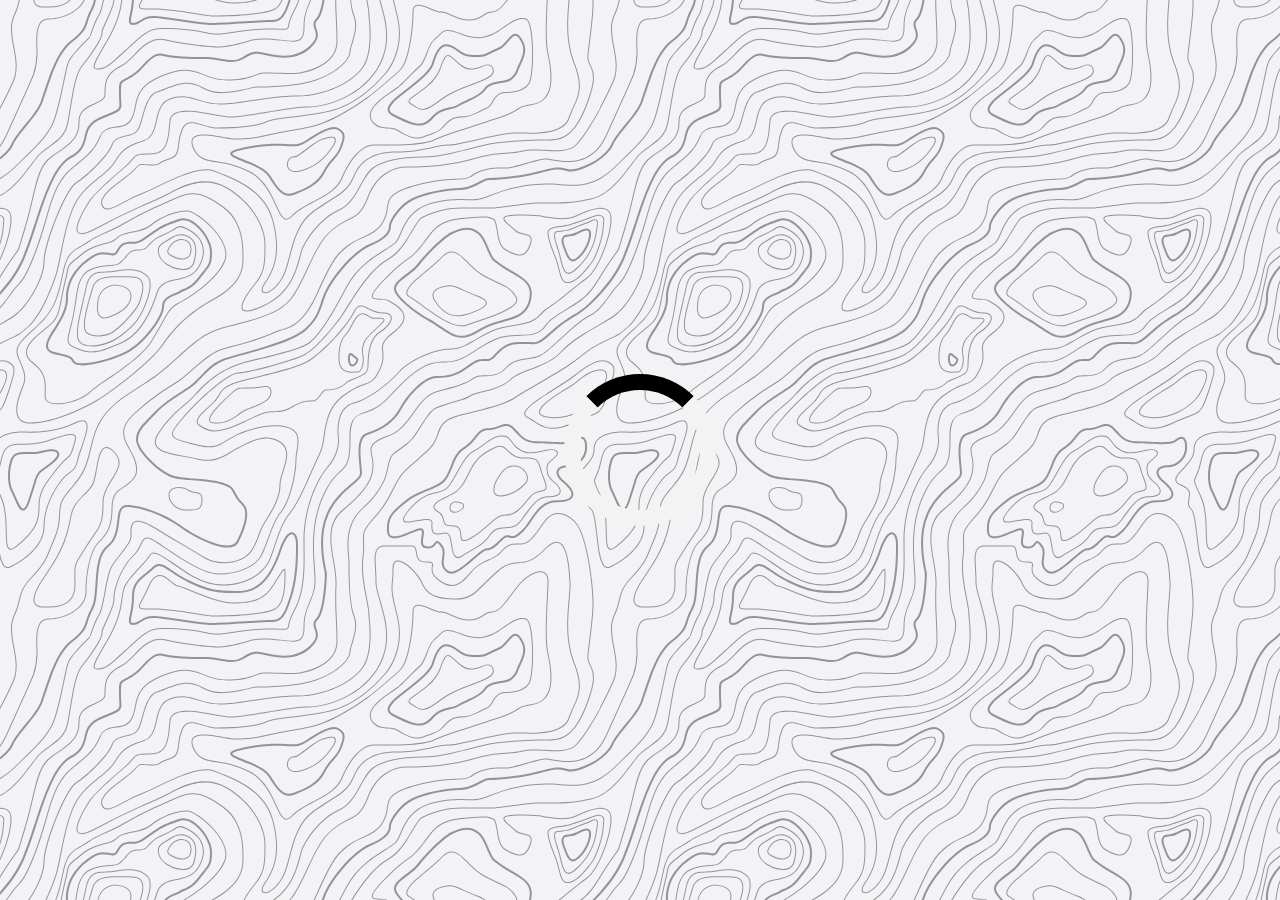
==== random-quote-generator/index.html @ 9c86403c "first commit" ====
<!DOCTYPE html>
<html lang="en">
  <head>
    <title>Quote Generator</title>
    <meta charset="UTF-8" />
    <meta name="viewport" content="width=device-width, initial-scale=1" />
    <link
      rel="stylesheet"
      href="https://cdnjs.cloudflare.com/ajax/libs/font-awesome/6.1.1/css/all.min.css"
      integrity="sha512-KfkfwYDsLkIlwQp6LFnl8zNdLGxu9YAA1QvwINks4PhcElQSvqcyVLLD9aMhXd13uQjoXtEKNosOWaZqXgel0g=="
      crossorigin="anonymous"
      referrerpolicy="no-referrer"
    />
    <link href="style.css" rel="stylesheet" />
  </head>

  <body>
    <div class="quote-container" id="quote-container">
      <!--Quote element-->
      <div class="quote-text">
        <!-- <i class="fas fa-quote-left"></i> -->
        &#8220;<span id="quote">I like to eat pizza it is delicious</span>&#8221;
      </div>

      <!--Author-->
      <div class="quote-author">&#8211;
        <span id="author"> Jacob</span>
      </div>

      <!--Buttons-->
      <div class="button-container">
        <button
          class="twitter-button hover-underline-animation"
          id="twitter"
          title="Tweet this!"
        >
          <i class="fab fa-twitter"></i>
        </button>
        <!-- <button class="hover-underline-animation" id="new-quote" title="Get a new quote!">New Quote</button> -->
        <button
          class="refresh-button hover-underline-animation"
          id="refresh"
          title="Get a new quote!"
        >
          <i class="fa-solid fa-arrow-rotate-right"></i>
        </button>
      </div>
    </div>

    <!-- Loader -->
    <div class="loader"></div>

    <!-- script  -->
    <script src="script.js"></script>
  </body>
</html>
---- random-quote-generator/style.css ----
@import url('https://fonts.googleapis.com/css2?family=Work+Sans&display=swap');

html {
  box-sizing: border-box;
}

body {
  margin: 0;
  min-height: 100vh;
  padding: 0;
  background-color: #f3f2f5;
  background-image: url("data:image/svg+xml,%3Csvg xmlns='http://www.w3.org/2000/svg' width='600' height='600' viewBox='0 0 600 600'%3E%3Cpath fill='%23050505' fill-opacity='0.4' d='M600 325.1v-1.17c-6.5 3.83-13.06 7.64-14.68 8.64-10.6 6.56-18.57 12.56-24.68 19.09-5.58 5.95-12.44 10.06-22.42 14.15-1.45.6-2.96 1.2-4.83 1.9l-4.75 1.82c-9.78 3.75-14.8 6.27-18.98 10.1-4.23 3.88-9.65 6.6-16.77 8.84-1.95.6-3.99 1.17-6.47 1.8l-6.14 1.53c-5.29 1.35-8.3 2.37-10.54 3.78-3.08 1.92-6.63 3.26-12.74 5.03a384.1 384.1 0 0 1-4.82 1.36c-2.04.58-3.6 1.04-5.17 1.52a110.03 110.03 0 0 0-11.2 4.05c-2.7 1.15-5.5 3.93-8.78 8.4a157.68 157.68 0 0 0-6.15 9.2c-5.75 9.07-7.58 11.74-10.24 14.51a50.97 50.97 0 0 1-4.6 4.22c-2.33 1.9-10.39 7.54-11.81 8.74a14.68 14.68 0 0 0-3.67 4.15c-1.24 2.3-1.9 4.57-2.78 8.87-2.17 10.61-3.52 14.81-8.2 22.1-4.07 6.33-6.8 9.88-9.83 12.99-.47.48-.95.96-1.5 1.48l-3.75 3.56c-1.67 1.6-3.18 3.12-4.86 4.9a42.44 42.44 0 0 0-9.89 16.94c-2.5 8.13-2.72 15.47-1.76 27.22.47 5.82.51 6.36.51 8.18 0 10.51.12 17.53.63 25.78.24 4.05.56 7.8.97 11.22h.9c-1.13-9.58-1.5-21.83-1.5-37 0-1.86-.04-2.4-.52-8.26-.94-11.63-.72-18.87 1.73-26.85a41.44 41.44 0 0 1 9.65-16.55c1.67-1.76 3.18-3.27 4.83-4.85.63-.6 3.13-2.96 3.75-3.57a71.6 71.6 0 0 0 1.52-1.5c3.09-3.16 5.86-6.76 9.96-13.15 4.77-7.42 6.15-11.71 8.34-22.44.86-4.21 1.5-6.4 2.68-8.6.68-1.25 1.79-2.48 3.43-3.86 1.38-1.15 9.43-6.8 11.8-8.72 1.71-1.4 3.26-2.81 4.7-4.3 2.72-2.85 4.56-5.54 10.36-14.67a156.9 156.9 0 0 1 6.1-9.15c3.2-4.33 5.9-7.01 8.37-8.07 3.5-1.5 7.06-2.77 11.1-4.02a233.84 233.84 0 0 1 7.6-2.2l2.38-.67c6.19-1.79 9.81-3.16 12.98-5.15 2.14-1.33 5.08-2.33 10.27-3.65l6.14-1.53c2.5-.63 4.55-1.2 6.52-1.82 7.24-2.27 12.79-5.06 17.15-9.05 4.05-3.72 9-6.2 18.66-9.9l4.75-1.82c1.87-.72 3.39-1.31 4.85-1.91 10.1-4.15 17.07-8.32 22.76-14.4 6.05-6.45 13.95-12.4 24.49-18.92 1.56-.96 7.82-4.6 14.15-8.33v-64.58c-4 8.15-8.52 14.85-12.7 17.9-2.51 1.82-5.38 4.02-9.04 6.92a1063.87 1063.87 0 0 0-6.23 4.98l-1.27 1.02a2309.25 2309.25 0 0 1-4.87 3.9c-7.55 6-12.9 10.05-17.61 13.19-3.1 2.06-3.86 2.78-8.06 7.13-5.84 6.07-11.72 8.62-29.15 10.95-11.3 1.5-20.04 4.91-30.75 11.07-1.65.94-7.27 4.27-6.97 4.1-2.7 1.58-4.69 2.69-6.64 3.66-5.63 2.8-10.47 4.17-15.71 4.17-17.13 0-41.44 11.51-51.63 22.83-12.05 13.4-31.42 27.7-45.25 31.16-7.4 1.85-11.85 7.05-14.04 14.69-1.26 4.4-1.58 8.28-1.58 13.82 0 .82.01.98.24 3.63.45 5.18.35 8.72-.77 13.26-1.53 6.2-4.89 12.6-10.59 19.43-13.87 16.65-22.88 46.58-22.88 71.68 0 2.39.02 4.26.06 8.75.12 10.8.1 15.8-.22 21.95-.56 11.18-2.09 20.73-5 29.3h-1.05c2.94-8.56 4.49-18.12 5.05-29.35.31-6.13.34-11.1.22-21.9-.04-4.48-.06-6.36-.06-8.75 0-25.32 9.07-55.47 23.12-72.32 5.6-6.72 8.88-12.99 10.38-19.03 1.09-4.4 1.18-7.85.74-12.93-.23-2.7-.24-2.86-.24-3.72 0-5.62.32-9.57 1.62-14.1 2.28-7.95 6.97-13.44 14.76-15.39 13.6-3.4 32.82-17.59 44.75-30.84C409 360.14 433.58 348.5 451 348.5c5.07 0 9.77-1.33 15.26-4.07 1.93-.96 3.9-2.05 6.58-3.62-.3.18 5.33-3.16 6.98-4.11 10.82-6.21 19.66-9.67 31.11-11.2 17.23-2.3 22.9-4.75 28.57-10.64 4.25-4.41 5.04-5.16 8.22-7.28 4.68-3.11 10.01-7.14 17.55-13.14a1113.33 1113.33 0 0 0 4.86-3.89l1.28-1.02a4668.54 4668.54 0 0 1 6.23-4.98c3.67-2.9 6.55-5.12 9.07-6.95 4.37-3.19 9.16-10.56 13.29-19.4v66.9zm0-116.23c-.62.01-1.27.06-1.95.13-6.13.63-13.83 3.45-21.83 7.45-3.64 1.82-8.46 2.67-14.17 2.71-4.7.04-9.72-.47-14.73-1.33-1.7-.3-3.26-.61-4.67-.93a31.55 31.55 0 0 0-3.55-.57 273.4 273.4 0 0 0-16.66-.88c-10.42-.16-17.2.74-17.97 2.73-.38.97.6 2.55 3.03 4.87 1.01.97 2.22 2.03 4.04 3.55a1746.07 1746.07 0 0 0 4.79 4.02c1.39 1.2 3.1 1.92 5.5 2.5.7.16.86.2 2.64.54 3.53.7 5.03 1.25 6.15 2.63 1.41 1.76 1.4 4.54-.15 8.88-2.44 6.83-5.72 10.05-10.19 10.33-3.63.23-7.6-1.29-14.52-5.06-4.53-2.47-6.82-7.3-8.32-15.26-.17-.87-.32-1.78-.5-2.86l-.43-2.76c-1.05-6.58-1.9-9.2-3.73-10.11-.81-.4-1.59-.74-2.36-1-2.27-.77-4.6-1.02-8.1-.92-2.29.07-14.7 1-13.77.93-20.55 1.37-28.8 5.05-37.09 14.99a133.07 133.07 0 0 0-4.25 5.44l-2.3 3.09-2.51 3.32c-4.1 5.36-7.06 8.48-10.39 11.12-.65.52-1.33 1.04-2.13 1.62l-4.11 2.94a106.8 106.8 0 0 0-5.16 3.99c-4.55 3.74-9.74 8.6-16.25 15.38-8.25 8.58-11.78 13.54-11.7 15.95.07 1.65 1.64 2.11 6.79 2.38 1.61.09 2.15.12 2.98.2 2.95.24 5.09.73 6.81 1.68 7.48 4.15 11.63 7.26 13.95 11.58 3.3 6.15.8 12.88-8.89 20.26-8.28 6.3-11.1 10.37-11.31 14.96-.06 1.17 0 1.93.26 4.43.69 6.47.25 10.65-2.8 17.42a44.23 44.23 0 0 1-4.16 7.53c-2.82 3.97-5.47 5.74-10.6 7.69-.43.16-3.34 1.23-4.27 1.59-1.8.68-3.38 1.36-5.01 2.14-4.18 2-8.4 4.6-13.1 8.24-8.44 6.51-13.23 14.56-15.98 25.06-1.1 4.2-1.55 6.81-2.8 15.21-1.26 8.6-2.17 12.64-4.08 16.55-2.1 4.28-11.93 26.59-12.97 28.88a382.7 382.7 0 0 1-6.37 13.41c-4.07 8.11-7.61 14.07-10.73 17.81-5.38 6.46-8.98 14.37-13.77 28.42a810.14 810.14 0 0 0-1.89 5.6c-1.8 5.35-2.96 8.6-4.26 11.85-6.13 15.32-25.43 26.31-46.46 26.31-11.2 0-20.58-2.74-31.02-8.55-5.6-3.13-4.55-2.42-22.26-14.54-14.33-9.8-17.7-10.73-20.47-6.9-.37.5-1.81 2.74-1.83 2.77a52.24 52.24 0 0 1-4.94 5.9c-.73.79-5.52 5.87-6.97 7.45-2.38 2.6-4.3 4.81-5.98 6.93a45.6 45.6 0 0 0-5.08 7.66c-1.29 2.57-1.9 5.25-2.66 10.6a997.6 997.6 0 0 1-.46 3.18h-1l.47-3.32c.77-5.45 1.4-8.2 2.75-10.9a46.54 46.54 0 0 1 5.2-7.84c1.7-2.14 3.63-4.38 6.03-6.98 1.45-1.59 6.24-6.68 6.96-7.46a51.58 51.58 0 0 0 4.84-5.78s1.47-2.26 1.86-2.8c3.25-4.5 7.08-3.44 21.84 6.67 17.67 12.08 16.62 11.38 22.19 14.48 10.3 5.73 19.5 8.43 30.53 8.43 20.65 0 39.57-10.77 45.54-25.69a219.7 219.7 0 0 0 4.24-11.8 6752.32 6752.32 0 0 0 1.88-5.6c4.83-14.16 8.47-22.14 13.96-28.73 3.05-3.66 6.56-9.57 10.6-17.61 1.97-3.93 4.04-8.31 6.35-13.38 1.03-2.28 10.88-24.61 12.98-28.91 1.85-3.79 2.75-7.76 4-16.25 1.24-8.44 1.7-11.07 2.81-15.32 2.8-10.7 7.71-18.94 16.33-25.6a73.18 73.18 0 0 1 13.29-8.35c1.66-.8 3.27-1.48 5.08-2.18.94-.36 3.86-1.43 4.28-1.59 4.95-1.88 7.44-3.55 10.14-7.33 1.35-1.9 2.68-4.3 4.06-7.37 2.97-6.58 3.39-10.59 2.72-16.9a27.13 27.13 0 0 1-.27-4.58c.22-4.94 3.21-9.24 11.7-15.7 9.33-7.11 11.66-13.34 8.62-19-2.2-4.09-6.25-7.12-13.55-11.17-1.57-.88-3.6-1.33-6.42-1.57-.8-.07-1.34-.1-2.95-.19-5.77-.3-7.63-.85-7.72-3.34-.1-2.81 3.5-7.87 11.97-16.69 6.53-6.8 11.75-11.69 16.33-15.45 1.79-1.47 3.42-2.72 5.2-4.03l4.12-2.94c.79-.58 1.46-1.08 2.1-1.59 3.26-2.6 6.16-5.65 10.21-10.94a383.2 383.2 0 0 0 2.5-3.32l2.31-3.09c1.8-2.39 3.04-4 4.29-5.48 8.47-10.17 16.98-13.96 37.27-15.3-.44.02 12-.9 14.32-.98 3.62-.1 6.05.16 8.46.98.8.27 1.62.62 2.47 1.04 2.27 1.14 3.17 3.87 4.27 10.85l.44 2.76c.17 1.07.33 1.97.5 2.83 1.44 7.69 3.62 12.29 7.8 14.57 6.76 3.68 10.6 5.15 13.99 4.94 4-.25 6.99-3.17 9.3-9.67 1.45-4.04 1.46-6.49.32-7.92-.9-1.12-2.28-1.62-5.57-2.27a55.8 55.8 0 0 1-2.67-.55c-2.54-.6-4.39-1.4-5.93-2.71a252.63 252.63 0 0 0-4.78-4.01 84.35 84.35 0 0 1-4.08-3.6c-2.73-2.6-3.86-4.43-3.28-5.95 1.02-2.64 7.82-3.54 18.93-3.37a230.56 230.56 0 0 1 16.73.88c2.76.39 3.2.49 3.68.6 1.4.3 2.95.62 4.62.91a82.9 82.9 0 0 0 14.56 1.32c5.56-.04 10.24-.86 13.73-2.6 8.1-4.05 15.89-6.9 22.17-7.56.7-.07 1.4-.11 2.05-.13v1zm0-100.94v1.5c-8.62 16.05-17.27 29.55-23.65 35.92-3.19 3.2-7.62 4.9-13.54 5.56-4.45.48-8.28.4-19.18-.2-9.91-.55-15.32-.44-20.52.78a84.05 84.05 0 0 1-15 2.11l-2.25.14c-12.49.75-19.37 1.78-32.72 5.74-4.5 1.33-9.27 2.49-14.3 3.48a246.27 246.27 0 0 1-32.6 3.97c-7.56.45-13.21.57-20.24.57-5.4 0-11.9 1.61-18 5.18-8.3 4.87-15.06 12.87-19.53 24.5a68.57 68.57 0 0 1-4.56 9.8c-3.6 6.2-6.92 8.99-13.38 12.18l-4.03 1.96a64.48 64.48 0 0 0-15.16 10.25c-8.2 7.33-13.72 16.63-22.54 35.6l-2.08 4.49c-7.3 15.7-11.5 23.3-17.35 29.87-7.7 8.66-20.25 14.42-40.31 20.08-4.37 1.23-19.04 5.08-19.24 5.13-6.92 1.87-11.68 3.34-15.63 4.92-10.55 4.22-18.71 10.52-36.38 26.52l-1.7 1.54c-8.58 7.76-13.41 11.9-18.81 15.88-3.95 2.9-8 5.67-12.97 8.91-2.06 1.34-10.3 6.6-12.33 7.94-11.52 7.5-18.53 13.04-24.62 20.08a62.01 62.01 0 0 0-6.44 8.85c-4.13 6.91-6.27 13.15-9.2 25.11l-1.54 6.26c-.6 2.45-1.15 4.54-1.72 6.58-2.97 10.7-6.9 17.36-14.78 26.91L69.6 491a148.51 148.51 0 0 0-4.19 5.3 23.9 23.9 0 0 0-3.44 6.28c-1.16 3.23-1.52 5.9-1.87 11.94-.58 10.05-1.42 15.04-4.63 22.67-1.57 3.72-5.66 14.02-6.41 15.8a73.46 73.46 0 0 1-3.57 7.4c-2.88 5.14-6.71 10.12-13.12 16.95-5.96 6.36-8.87 10.9-10.61 16a56.88 56.88 0 0 0-1.38 4.82l-.46 1.84h-1.03l.52-2.08c.52-2.09.92-3.49 1.4-4.9 1.8-5.25 4.78-9.9 10.84-16.36 6.35-6.78 10.13-11.7 12.97-16.77a72.5 72.5 0 0 0 3.52-7.29c.75-1.76 4.84-12.06 6.4-15.8 3.17-7.5 3.99-12.4 4.56-22.33.35-6.14.72-8.88 1.93-12.23a24.9 24.9 0 0 1 3.58-6.54c1.27-1.7 2.6-3.37 4.22-5.34l4.11-4.95c7.8-9.46 11.66-16 14.59-26.54.56-2.04 1.1-4.12 1.71-6.56l1.53-6.26c2.96-12.04 5.13-18.36 9.32-25.39 1.84-3.08 4-6.05 6.54-8.99 6.17-7.12 13.24-12.7 24.83-20.26 2.05-1.33 10.28-6.6 12.33-7.94 4.96-3.22 9-5.98 12.92-8.87 5.37-3.95 10.19-8.08 18.74-15.82l1.7-1.54c17.76-16.09 25.98-22.43 36.67-26.7 4-1.6 8.8-3.09 15.75-4.96.21-.06 14.87-3.9 19.22-5.13 19.9-5.61 32.32-11.31 39.85-19.78 5.76-6.48 9.93-14.02 17.18-29.64l2.09-4.5c8.87-19.07 14.44-28.46 22.77-35.9a65.48 65.48 0 0 1 15.38-10.4l4.04-1.97c6.3-3.1 9.47-5.77 12.96-11.77a67.6 67.6 0 0 0 4.48-9.67c4.56-11.84 11.47-20.02 19.97-25 6.25-3.66 12.93-5.32 18.5-5.32 7.01 0 12.65-.12 20.17-.57a245.3 245.3 0 0 0 32.47-3.96c5-.98 9.75-2.13 14.22-3.45 13.43-3.98 20.38-5.02 32.94-5.78l2.24-.14c5.76-.37 9.8-.9 14.85-2.09 5.31-1.25 10.79-1.35 22.6-.7 9.04.5 12.84.58 17.21.1 5.71-.62 9.94-2.26 12.95-5.26 6.44-6.45 15.3-20.37 24.35-36.72zm0 450.21c-1.28-4.6-2.2-10.55-3.33-20.25l-.24-2.04-.23-2.03c-1.82-15.7-3.07-21.98-5.55-24.47-2.46-2.46-3.04-5.03-2.52-8.64.1-.6.18-1.1.39-2.15.69-3.54.77-5.04.08-6.84-.91-2.38-3.31-4.41-7.79-6.26-5.08-2.09-6.52-4.84-4.89-8.44.66-1.45 1.79-3.02 3.52-5.01 1.04-1.2 5.48-5.96 5.08-5.53 6.15-6.7 8.98-11.34 8.98-16.48a15.2 15.2 0 0 1 6.5-12.89v1.26a14.17 14.17 0 0 0-5.5 11.63c0 5.47-2.93 10.29-9.24 17.16.38-.42-4.04 4.33-5.07 5.5-1.67 1.93-2.75 3.43-3.36 4.77-1.37 3.04-.23 5.22 4.36 7.1 4.71 1.95 7.32 4.16 8.34 6.83.78 2.04.7 3.67-.03 7.4-.2 1.03-.3 1.51-.38 2.09-.48 3.33.03 5.59 2.23 7.8 2.74 2.74 3.98 8.96 5.84 25.06l.24 2.03.23 2.04c.82 7.01 1.53 12.06 2.34 16.03v4.33zm0-62.16c-1.4-3.13-4.43-9.9-4.95-11.17-1.02-2.53-1.25-3.8-.91-5.18.2-.84 2.05-4.68 2.32-5.33a70.79 70.79 0 0 0 3.54-11.2v3.99a62.82 62.82 0 0 1-2.62 7.6c-.31.75-2.09 4.46-2.27 5.18-.28 1.12-.08 2.22.87 4.57.41 1.02 2.5 5.7 4.02 9.09v2.45zm0-85.09c-1.65 1.66-3.66 2.9-6.4 4.13-.25.1-13.97 5.47-20.4 8.43-9.35 4.32-16.7 5.9-23.03 5.25-5.08-.53-9.02-2.25-14.77-5.92l-3.2-2.07a77.4 77.4 0 0 0-5.44-3.27c-4.05-2.18-3.25-5.8 1.47-10.47 3.71-3.68 9.6-7.93 18.73-13.8l4.46-2.82c17.95-11.33 18.22-11.5 22.27-14.74 11.25-9 19.69-14.02 26.31-15.1v1.02c-6.37 1.1-14.62 6-25.69 14.86-4.1 3.28-4.34 3.44-22.36 14.8a652.4 652.4 0 0 0-4.45 2.83c-9.07 5.83-14.92 10.05-18.57 13.66-4.31 4.28-4.95 7.13-1.7 8.88 1.7.91 3.29 1.88 5.5 3.3l3.2 2.08c5.64 3.59 9.45 5.25 14.34 5.76 6.13.64 13.32-.9 22.52-5.15 6.46-2.98 20.18-8.35 20.4-8.44 3.04-1.37 5.1-2.71 6.81-4.69v1.47zm0-41.37v1c-6.56.26-12.11 3.13-19.71 9.08l-4.63 3.68a51.87 51.87 0 0 1-4.4 3.14c-.82.52-5.51 3.33-6.22 3.76-3.31 2-6.15 3.8-8.87 5.6a112.61 112.61 0 0 0-8.16 5.92c-4.61 3.72-7.4 6.9-7.97 9.35-.63 2.67 1.48 4.53 7.05 5.46 10.7 1.78 20.92-.05 30.45-4.65a61.96 61.96 0 0 0 17.1-12.2 41.8 41.8 0 0 0 5.36-7.42v1.92a38.94 38.94 0 0 1-4.64 6.19 62.95 62.95 0 0 1-17.39 12.41c-9.7 4.68-20.13 6.55-31.05 4.73-6.06-1-8.65-3.29-7.85-6.67.64-2.74 3.53-6.05 8.31-9.9 2.35-1.9 5.1-3.88 8.24-5.97 2.73-1.82 5.58-3.61 8.9-5.62.72-.44 5.4-3.24 6.22-3.75 1.26-.8 2.6-1.76 4.3-3.09.8-.62 3.9-3.1 4.63-3.67 7.77-6.1 13.49-9.04 20.33-9.3zm0-154.6v1c-1.75-.24-4.3.23-7.82 1.55-10.01 3.75-13.8 5.07-19.15 6.76-1.78.56-2.63.83-3.87 1.24-1.48.5-3.16.76-6.74 1.16a1550.34 1550.34 0 0 0-2.64.3c-7.8.94-11.28 2.47-11.28 6.07 0 4.45 2.89 13.18 7.96 25.81a57.34 57.34 0 0 1 2.33 7.6 258.32 258.32 0 0 1 .84 3.46c1.86 7.62 3.17 10.71 5.56 11.67 2.21.88 4.7.6 7.47-.72 3.48-1.69 7.22-4.94 11.2-9.47 1.52-1.7 2.97-3.49 4.59-5.57l3.16-4.1c2.59-3.23 6.07-12.21 8.39-20.23v3.45c-2.29 7.2-5.27 14.5-7.61 17.41-.44.55-2.67 3.46-3.15 4.09-1.63 2.1-3.1 3.9-4.62 5.62-4.08 4.61-7.9 7.94-11.53 9.7-2.99 1.44-5.77 1.75-8.28.74-2.84-1.13-4.2-4.34-6.15-12.35a2097.48 2097.48 0 0 1-.84-3.46c-.8-3.2-1.47-5.45-2.28-7.46-5.14-12.8-8.04-21.55-8.04-26.19 0-4.37 3.84-6.06 12.16-7.07a160.9 160.9 0 0 1 2.65-.3c3.5-.39 5.15-.64 6.53-1.1 1.26-.42 2.1-.7 3.88-1.26 5.34-1.68 9.11-3 19.1-6.74 3.53-1.32 6.22-1.84 8.18-1.61zM0 292c10.13-11.31 18.13-23.2 23.07-35.39 3.3-8.14 6.09-16.12 10.81-30.55l1.59-4.84c6.53-19.94 10.11-29.82 14.77-39.56 6.07-12.72 12.55-21.18 20.27-25.54 6.66-3.76 10.2-7.86 12.22-13.15a46.6 46.6 0 0 0 1.86-6.58c1.23-5.2 2.05-7.59 3.93-10.36 2.45-3.62 6.27-6.53 12.1-8.96 15.78-6.58 16.73-7.04 18.05-9.01.65-.98.83-2.15.74-4.51-.03-.73-.23-3.82-.24-4A93.8 93.8 0 0 1 119 94c0-10.04.18-11.37 2.37-13.15.52-.42 1.13-.8 2.07-1.3.27-.14 2.18-1.12 2.84-1.48a68.4 68.4 0 0 0 9.12-5.87c2.06-1.54 2.64-2.14 8.01-7.93 3.78-4.09 6.21-6.36 8.96-8.12 3.64-2.33 7.2-3.12 10.9-2.11 4.4 1.2 10.81 2 18.78 2.46 6.9.4 12.9.5 21.95.5 4.87 0 8.97.47 15.4 1.57 7.77 1.33 9.3 1.54 12.38 1.54 4.05 0 7.43-.88 10.68-2.95 5.06-3.22 8.11-4.67 11.2-5.2 3.62-.64 4.77-.46 16.55 2.06 17.26 3.7 30.85 1.36 41.06-9.7 5.1-5.53 5.48-8.9 3.48-14.8-.83-2.42-1.03-3.1-1.17-4.3-.29-2.52.5-4.71 2.71-6.93 2.65-2.65 4.72-9.17 6.22-18.29h2.03c-1.56 9.71-3.77 16.65-6.83 19.7-1.79 1.8-2.36 3.39-2.14 5.28.11 1 .3 1.63 1.07 3.9 2.22 6.53 1.76 10.66-3.9 16.8-10.77 11.66-25.07 14.13-42.95 10.3-11.42-2.45-12.55-2.62-15.78-2.06-2.77.48-5.62 1.84-10.47 4.92a20.93 20.93 0 0 1-11.76 3.27c-3.25 0-4.81-.22-12.73-1.57C212.74 59.46 208.73 59 204 59c-9.1 0-15.11-.1-22.07-.5-8.09-.47-14.62-1.29-19.2-2.54-5.62-1.53-10.17 1.38-17.85 9.66-5.5 5.94-6.08 6.53-8.28 8.18a70.38 70.38 0 0 1-9.38 6.03c-.68.37-2.58 1.35-2.84 1.49-.84.44-1.35.76-1.75 1.08C121.16 83.6 121 84.8 121 94c0 1.85.06 3.54.17 5.44 0 .17.2 3.28.24 4.03.1 2.75-.13 4.29-1.08 5.71-1.67 2.5-2.27 2.8-18.95 9.74-5.48 2.29-8.99 4.96-11.2 8.24-1.71 2.51-2.47 4.73-3.64 9.7-.83 3.5-1.21 4.92-1.94 6.83-2.18 5.73-6.05 10.19-13.1 14.18-7.3 4.12-13.55 12.28-19.46 24.66-4.6 9.64-8.17 19.46-14.67 39.32l-1.58 4.84c-4.75 14.47-7.54 22.48-10.86 30.69-5.28 13.01-13.95 25.65-24.93 37.6v-2.97zm0 78v-.5l1-.01c6.32 0 7.47 5.2 4.6 13.36a60.36 60.36 0 0 1-5.6 11.3v-1.92a57.76 57.76 0 0 0 4.65-9.72c2.69-7.6 1.71-12.02-3.65-12.02-.34 0-.67 0-1 .02v-46.59a340.96 340.96 0 0 0 13.71-8.34c13.66-9.46 29.79-37.6 29.79-53.59 0-18.1 21.57-72.64 32.23-79.42 12.71-8.09 32.24-27.96 35.8-37.75 1.93-5.3 5.5-7.27 14.42-9.37 6.15-1.44 8.64-2.42 10.67-4.79 1.5-1.74 2.72-4.79 4.33-10.3.23-.78 1.9-6.68 2.43-8.46 3.62-12.08 7.3-18.49 13.47-20.39 2.5-.76 3.03-.98 9.74-3.7 7.49-3.03 11.97-4.43 17.12-4.92 6.75-.65 13.13.75 19.55 4.67 5.43 3.32 12.19 4.72 20.17 4.56 6.03-.12 12.2-1.07 19.83-2.8 1.82-.4 7.38-1.74 8.26-1.94 2.69-.6 4.34-.89 5.48-.89 4.97 0 8.93-.05 14.2-.27 7.9-.32 15.56-.92 22.75-1.88 8.5-1.14 15.9-2.73 21.88-4.82 18.9-6.62 32.64-18.3 33.67-27.59.29-2.56.4-2.96 2.79-11.11 2.33-7.95 3.21-12.93 2.72-18.23-.2-2.24-.69-4.38-1.48-6.42-1.5-3.92-2.63-9.4-3.43-16.18h.9c.77 6.47 1.89 11.72 3.47 15.82a24.93 24.93 0 0 1 1.54 6.69c.5 5.46-.4 10.54-2.77 18.6-2.36 8.06-2.47 8.47-2.74 10.95-1.09 9.75-15.1 21.68-34.33 28.41-6.06 2.12-13.52 3.72-22.09 4.87-7.22.96-14.92 1.57-22.83 1.89-5.3.21-9.27.27-14.25.27-1.04 0-2.64.27-5.26.87-.87.2-6.43 1.53-8.26 1.94-7.68 1.73-13.92 2.7-20.03 2.82-8.15.17-15.1-1.27-20.71-4.7-6.23-3.81-12.4-5.16-18.93-4.54-5.04.48-9.44 1.86-16.84 4.86-6.75 2.74-7.29 2.95-9.82 3.73-5.73 1.76-9.28 7.96-12.81 19.72-.53 1.77-2.2 7.66-2.43 8.46-1.66 5.65-2.91 8.78-4.53 10.67-2.22 2.58-4.84 3.62-12.01 5.3-7.8 1.83-11.13 3.66-12.9 8.54-3.65 10.04-23.32 30.06-36.2 38.25C65.94 190 44.5 244.2 44.5 262c0 16.34-16.3 44.78-30.22 54.41-2.14 1.48-8.24 5.12-14.28 8.68v-1.16 46.09zm0-173.7v-1.11c7.42-3.82 14.55-10.23 21.84-18.98 3.8-4.56 14.21-18.78 15.79-20.55 1.8-2.04 4.06-3.96 7.42-6.45 1.08-.8 4.92-3.57 5.49-3.99 9.36-6.85 14-11.96 15.98-19.36.8-2.98 1.54-6.78 2.46-12.3.23-1.44 2-12.46 2.56-15.79 2.87-16.77 5.73-26.79 10.07-32.1C92.46 52.43 101.5 38.13 101.5 33c0-2.54.34-3.35 6.05-15.71.68-1.49 1.25-2.74 1.77-3.93 2.5-5.75 3.9-10.04 4.14-13.36h1c-.23 3.48-1.66 7.87-4.23 13.76-.52 1.2-1.09 2.45-1.78 3.95-5.54 12.01-5.95 12.99-5.95 15.29 0 5.47-9.09 19.84-20.11 33.31-4.2 5.12-7.03 15.06-9.86 31.64-.57 3.33-2.33 14.33-2.57 15.78-.92 5.56-1.67 9.38-2.48 12.4-2.05 7.68-6.82 12.93-16.35 19.91l-5.49 3.98c-3.3 2.45-5.51 4.34-7.27 6.31-1.53 1.73-11.94 15.93-15.76 20.53-7.52 9.02-14.88 15.6-22.61 19.46zm0 361.83v-4.33c.48 2.36 1 4.35 1.6 6.15 2 6.03 4.6 8.26 8.19 6.59C28.76 557.69 43.5 542.4 43.5 527c0-16.2 6.37-31.99 17.1-46.3 1.88-2.5 3.66-4.4 5.53-6 .73-.62 1.45-1.18 2.3-1.8l2-1.43c3.68-2.68 5.32-5.28 7.08-12.59.75-3.07 1.38-5.02 4.2-13.26l.63-1.88c3.24-9.58 4.56-14.97 4.17-18.65-.48-4.43-3.8-5.23-11.3-1.64a81.12 81.12 0 0 1-9.15 3.7c-13.89 4.67-26.96 5.8-42.66 5.42l-1.95-.05-1.45-.02a39.8 39.8 0 0 0-15.05 2.96A21.81 21.81 0 0 0 0 438.37v-1.26a23.55 23.55 0 0 1 4.55-2.57 40.77 40.77 0 0 1 16.92-3.02l1.95.05c15.6.38 28.57-.75 42.32-5.37a80.12 80.12 0 0 0 9.04-3.65c8.04-3.84 12.16-2.85 12.72 2.43.42 3.89-.92 9.34-4.21 19.08l-.64 1.88c-2.8 8.2-3.43 10.15-4.16 13.18-1.82 7.52-3.59 10.34-7.47 13.16l-2 1.43c-.84.6-1.54 1.15-2.25 1.75a35.45 35.45 0 0 0-5.37 5.84c-10.61 14.15-16.9 29.74-16.9 45.7 0 15.88-15 31.45-34.29 40.45-4.3 2.01-7.39-.66-9.56-7.18-.23-.68-.44-1.39-.65-2.13zm0-62.16v-2.45l1.46 3.27c2.1 4.8 3.46 10.33 4.26 16.77.66 5.3.84 9.3 1.04 18.5.2 9.32.5 12.75 1.63 15.05 1.28 2.6 3.67 2.35 8.29-1.5 17.14-14.3 21.82-22.9 21.82-38.62 0-7.17 1.1-12.39 3.7-17.68 2.27-4.67 3.65-6.62 13.4-19.62a69.8 69.8 0 0 1 7.6-8.79 44.76 44.76 0 0 1 3.54-3.06c.38-.3.64-.52.89-.74a10.47 10.47 0 0 0 2.63-3.32 35.78 35.78 0 0 0 2.26-5.94l.37-1.2.36-1.15c.29-.91.48-1.55.66-2.16.45-1.53.74-2.68.91-3.66.38-2.2.12-3.49-.85-4.15-2.35-1.61-9.28-.24-23.8 4.94-9.54 3.4-16.12 4.17-27.85 4.26-7.71.06-10.43.4-13.25 2.12-3.48 2.12-5.84 6.4-7.58 14.26-.5 2.2-.99 4.19-1.49 5.98v-3.98l.51-2.22c1.8-8.1 4.28-12.6 8.04-14.9 3.04-1.85 5.86-2.2 13.77-2.26 11.61-.09 18.1-.84 27.51-4.2 14.93-5.32 21.95-6.71 24.7-4.83 1.38.94 1.71 2.6 1.28 5.15a33.69 33.69 0 0 1-.94 3.78l-.66 2.17-.36 1.15-.37 1.2a36.64 36.64 0 0 1-2.33 6.1c-.8 1.53-1.61 2.52-2.86 3.61l-.92.77-1.02.83c-.9.74-1.65 1.4-2.47 2.18a68.84 68.84 0 0 0-7.48 8.66c-9.7 12.93-11.07 14.87-13.31 19.46-2.52 5.15-3.59 10.22-3.59 17.24 0 16.04-4.82 24.91-22.18 39.38-5.04 4.2-8.18 4.55-9.83 1.18-1.22-2.5-1.52-5.94-1.73-15.47-.2-9.16-.38-13.15-1.03-18.4-.79-6.34-2.12-11.8-4.19-16.49L0 495.98zM379.27 0h1.04l1.5 5.26c3.28 11.56 4.89 19.33 5.26 27.8.49 11.01-1.52 21.26-6.63 31.17-7.8 15.13-20.47 26.5-36.22 34.1-12.38 5.96-26.12 9.17-36.22 9.17-6.84 0-17.24 1.38-37.27 4.62l-2.27.37c-24.5 3.99-31.65 5-37.46 5-3.49 0-4.08-.08-19.54-2.8-3.56-.64-6.32-1.1-9-1.5-20.23-2.96-31-1.2-31.96 7.86-.1.85-.18 1.72-.29 2.81l-.27 2.73c-1.1 10.9-2.02 15.73-4.31 19.96-2.9 5.34-7.77 7.95-15.63 7.95-10.2 0-12.92.6-15.5 3.17.52-.51-5.03 5.85-8.16 8.7-2.75 2.5-14.32 12.55-15.77 13.83a341.27 341.27 0 0 0-6.54 5.92c-6.97 6.49-11.81 11.76-14.6 16.15-5.92 9.3-10.48 18.04-11.69 24.08-1.66 8.3 3.67 9.54 19.02 1.21a626.23 626.23 0 0 1 44.54-21.9c3.5-1.56 14.04-6.2 15.68-6.95 5.05-2.25 8.3-3.8 10.78-5.15l1.95-1.07 2.18-1.18c1.76-.94 3.38-1.76 5-2.55 18.1-8.72 34.48-10.46 50.33-1.2 22.89 13.34 38.28 37.02 38.28 56.44 0 19.12-.73 25.13-5.18 33.2a45.32 45.32 0 0 1-4.94 7.12c-6.47 7.77-11.81 16.2-12.76 21.27-1.2 6.34 4.69 7.03 20.17-.05 13.31-6.08 22.4-14.95 28.5-26.32a80.51 80.51 0 0 0 6.1-15.13c.9-2.98 3.17-11.65 3.41-12.48a29.02 29.02 0 0 1 1.75-4.83c7.47-14.93 21.09-30.5 36.25-37.24 7.61-3.38 13-9.65 19.4-20.79.84-1.48 4.26-7.64 5.14-9.17 3.52-6.1 6.22-9.7 9.37-11.98 10.15-7.4 28.7-11.1 50.29-11.1 7.52 0 16.54-1.24 27.51-3.58a420.1 420.1 0 0 0 14.96-3.52c-1.3.33 15.54-3.98 19.42-4.89 14.15-3.33 41.07-5.01 64.11-5.01 17.36 0 27.82-9.23 38.53-38.67 6.62-18.21 6.62-26.37 2.69-34.35l-1.18-2.37A13.36 13.36 0 0 1 587.5 58c0-4.03 0-4.01 2.5-24.56.46-3.73.8-6.74 1.12-9.64.9-8.45 1.38-15.2 1.38-20.8 0-.94-.02-1.94-.04-3h1c.03 1.06.04 2.06.04 3 0 5.65-.48 12.43-1.39 20.9-.3 2.91-.66 5.93-1.11 9.66-2.5 20.45-2.5 20.47-2.5 24.44 0 1.97.45 3.57 1.45 5.68.24.51 1.16 2.35 1.17 2.36 4.06 8.24 4.06 16.68-2.65 35.13-10.84 29.8-21.63 39.33-39.47 39.33-22.96 0-49.83 1.68-63.89 4.99-3.86.9-20.69 5.2-19.4 4.88a421.05 421.05 0 0 1-14.99 3.53c-11.04 2.35-20.11 3.6-27.72 3.6-21.4 0-39.76 3.67-49.7 10.9-3 2.19-5.64 5.7-9.1 11.68-.87 1.52-4.29 7.68-5.14 9.17-6.49 11.3-12 17.71-19.86 21.2-14.9 6.63-28.38 22.03-35.75 36.77a28.17 28.17 0 0 0-1.69 4.67c-.23.8-2.5 9.49-3.4 12.5a81.48 81.48 0 0 1-6.19 15.3c-6.2 11.56-15.44 20.58-28.96 26.76-16.1 7.36-23 6.55-21.58-1.04 1-5.29 6.4-13.83 12.99-21.73a44.33 44.33 0 0 0 4.82-6.96c4.35-7.88 5.06-13.77 5.06-32.72 0-19.04-15.19-42.4-37.72-55.55-15.57-9.08-31.62-7.38-49.45 1.21a132.9 132.9 0 0 0-7.14 3.71l-1.95 1.07a158.83 158.83 0 0 1-10.85 5.19c-1.65.74-12.18 5.38-15.69 6.95a625.25 625.25 0 0 0-44.46 21.86c-15.95 8.66-22.37 7.16-20.48-2.29 1.24-6.2 5.83-15.02 11.82-24.42 2.85-4.48 7.74-9.8 14.77-16.34 1.98-1.85 4.12-3.79 6.56-5.94 1.46-1.29 13.02-11.33 15.75-13.82 3.09-2.8 8.6-9.14 8.14-8.67 2.82-2.82 5.75-3.46 16.2-3.46 7.5 0 12.04-2.43 14.75-7.42 2.2-4.07 3.11-8.84 4.2-19.59l.26-2.73.3-2.81c.56-5.42 4.47-8.5 11.23-9.6 5.44-.88 12.51-.51 21.86.86 2.7.4 5.47.86 9.04 1.49 15.33 2.7 15.96 2.8 19.36 2.8 5.73 0 12.9-1.03 37.3-5l2.27-.36c20.1-3.26 30.52-4.64 37.43-4.64 9.95 0 23.54-3.18 35.78-9.08 15.57-7.5 28.09-18.73 35.78-33.65 5.02-9.75 7-19.82 6.51-30.67-.37-8.37-1.96-16.08-5.23-27.57L379.27 0zm13.68 0h1.02c.78 3.9 1.92 8.7 3.51 14.88 3.63 14.05 3.06 27.03-.75 38.77a61 61 0 0 1-11.35 20.68 138.36 138.36 0 0 1-19.32 18.77c-11.32 9.02-23.36 15.49-35.95 18.39a258.63 258.63 0 0 1-22.57 4.07c-3.17.44-6.36.85-10.3 1.32l-9.39 1.12c-11.53 1.41-17.45 2.55-21.64 4.46-9.28 4.21-28.35 6.04-49.21 6.04-1.37 0-2.8-.12-4.3-.35-2.62-.41-5-1.03-9.14-2.29-7.34-2.21-9.63-2.75-12.63-2.56-3.9.23-6.63 2.29-8.47 6.89-1.86 4.66-2.42 7.53-3.34 14.98-1.1 8.98-2.87 12.12-9.97 14.3a40.12 40.12 0 0 0-6.8 2.66c-.63.33-1.16.64-1.76 1.02l-1.34.86c-1.9 1.14-3.86 1.49-9.25 1.49-3.2 0-8.83-.55-9.51-.39-1.22.28-.75-.14-7.14 6.24-1.5 1.5-3.49 3.18-6.32 5.37-1.52 1.18-7.16 5.43-7.94 6.03-4.96 3.78-8.33 6.6-11.06 9.38-4.88 4.98-6.85 9.15-5.56 12.7 1.34 3.67 4.07 4.42 8.9 2.82a55.72 55.72 0 0 0 7.77-3.48c1.5-.77 7.78-4.13 9.37-4.96a116.8 116.8 0 0 1 12.31-5.68 162.2 162.2 0 0 0 11.04-4.84c2.04-.97 10.74-5.16 13-6.22 4.41-2.1 8.1-3.78 11.65-5.29 17.14-7.3 29.32-9.9 37.67-6.65l5.43 2.1c2.3.88 4.17 1.62 6.02 2.38a150.9 150.9 0 0 1 13.07 6c18.34 9.63 30.35 22.13 34.79 39.87 6.96 27.85 3.6 45.53-8.08 62.4-3.97 5.75-3.52 9.2.06 8.97 4.14-.28 10.21-4.95 15.11-12.52 3.1-4.8 5.1-10.45 8.05-21.53l1.69-6.35c.66-2.47 1.24-4.52 1.83-6.5 4.93-16.56 11-27.28 21.56-34.76 7.15-5.06 23.73-15.5 25.48-16.75 6.74-4.81 10.53-9.44 14.34-18 7.74-17.44 21.09-24.34 44.47-24.34 9.36 0 17.91-1.13 29.53-3.49a624.86 624.86 0 0 0 6.2-1.28c2.4-.5 4.07-.84 5.66-1.13 4.03-.74 7.04-1.1 9.61-1.1 4.44 0 9.39-1 31.39-5.99l2.95-.66c16.34-3.67 25.64-5.35 31.66-5.35 1.54 0 2.4.01 6.4.1 7.8.15 12.27.13 17.33-.2 16.41-1.06 26.73-5.36 29.8-14.56a87.1 87.1 0 0 1 3.55-8.83c-.15.31 2.29-4.96 2.9-6.38 5.38-12.3 5.57-21.92-1.44-39.44a86.4 86.4 0 0 1-5.26-20.72c-1.61-11.98-1.38-23.14.1-40.35l.2-2.12h1l-.2 2.2c-1.48 17.15-1.7 28.24-.11 40.14a85.4 85.4 0 0 0 5.2 20.47c7.1 17.78 6.91 27.67 1.43 40.22-.62 1.43-3.06 6.72-2.91 6.4a86.17 86.17 0 0 0-3.52 8.73c-3.23 9.72-13.9 14.15-30.68 15.24-5.1.33-9.58.35-17.42.2-3.98-.09-4.84-.1-6.37-.1-5.91 0-15.18 1.67-31.44 5.32l-2.95.67c-22.16 5.02-27.05 6.01-31.61 6.01-2.5 0-5.45.36-9.43 1.09-1.58.29-3.25.62-5.64 1.11a4894.21 4894.21 0 0 0-6.2 1.29c-11.68 2.37-20.3 3.51-29.73 3.51-23.02 0-36 6.71-43.53 23.66-3.9 8.8-7.82 13.58-14.7 18.5-1.78 1.27-18.36 11.7-25.48 16.75-10.34 7.32-16.3 17.87-21.19 34.23-.58 1.96-1.15 4-1.82 6.47l-1.69 6.35c-2.98 11.18-5 16.9-8.17 21.81-5.05 7.81-11.37 12.68-15.89 12.98-4.7.31-5.3-4.23-.94-10.53 11.52-16.64 14.82-34.03 7.92-61.6-4.35-17.42-16.16-29.72-34.27-39.22-4-2.1-8.2-4-12.99-5.97-1.84-.75-3.7-1.49-6-2.38l-5.43-2.08c-8.03-3.12-20.02-.58-36.92 6.63-3.52 1.5-7.21 3.19-11.61 5.27l-13 6.22c-4.71 2.22-8.16 3.75-11.11 4.88a115.87 115.87 0 0 0-12.21 5.63c-1.58.83-7.86 4.18-9.37 4.96a56.55 56.55 0 0 1-7.9 3.54c-5.3 1.75-8.62.85-10.17-3.43-1.46-4.02.66-8.5 5.8-13.74 2.75-2.82 6.16-5.66 11.15-9.48.79-.6 6.43-4.85 7.94-6.02a66.96 66.96 0 0 0 6.23-5.28c6.74-6.74 6.1-6.16 7.61-6.51.87-.2 6.69.36 9.74.36 5.22 0 7.03-.32 8.74-1.35l1.31-.84c.62-.4 1.18-.72 1.84-1.07a41.07 41.07 0 0 1 6.96-2.72c6.64-2.04 8.22-4.84 9.28-13.47.93-7.53 1.5-10.47 3.4-15.24 1.99-4.95 5.04-7.26 9.34-7.51 3.17-.2 5.5.35 12.97 2.6a63.54 63.54 0 0 0 9.02 2.26c1.45.22 2.83.34 4.14.34 20.71 0 39.7-1.82 48.8-5.96 4.32-1.96 10.29-3.1 21.93-4.53l9.4-1.12c3.92-.48 7.11-.88 10.27-1.32 8.16-1.14 15.4-2.43 22.49-4.06 12.42-2.86 24.33-9.26 35.55-18.2a137.4 137.4 0 0 0 19.18-18.64 60.02 60.02 0 0 0 11.15-20.32c3.76-11.57 4.32-24.36.75-38.23A284.86 284.86 0 0 1 392.95 0zM506.7 0h1.26c-.5.66-.9 1.18-1.17 1.51-3.95 4.96-6.9 7.92-9.82 9.57A10.02 10.02 0 0 1 492 12.5c-2.38 0-4.24.67-6.71 2.21l-2.65 1.71c-4.38 2.8-8.01 4.08-13.64 4.08-5.6 0-9.99-1.26-16.08-4.05a202.63 202.63 0 0 1-2.3-1.06l-2.18-.98c-1.6-.7-2.92-1.17-4.17-1.48a13.42 13.42 0 0 0-3.27-.43c-2.3 0-4.3-.68-11-3.37l-1.56-.62c-5-1.97-8.1-2.82-10.52-2.66-2.93.2-4.42 2.03-4.42 6.15 0 20.76-5.21 50.42-12.15 57.35-7.58 7.59-26.55 23.7-34.06 29.06-13.16 9.4-31.17 20.2-44.11 25.06a106.87 106.87 0 0 1-13.32 4.03c-3.28.78-6.6 1.43-11.25 2.24-.53.1-8.8 1.5-11.5 1.99-4.86.87-9.3 1.74-14 2.76-20.62 4.48-25.07 5.01-38.11 5.01-2.49 0-2.9-.07-14.05-2-2.42-.42-4.31-.73-6.15-1-8.11-1.19-13.83-1.36-17.64-.2-4.54 1.4-5.93 4.65-3.7 10.52 2.02 5.28 4.84 8.61 8.84 10.74 3.26 1.74 6.75 2.6 13.82 3.71 9.42 1.48 10.94 1.75 15.5 2.92a78.2 78.2 0 0 1 18.62 7.37c8.3 4.58 14.58 11.5 19.98 20.89 2.73 4.73 9.46 19.33 10.54 21.19 3.4 5.85 6.26 6.63 10.89 2 4.95-4.94 10.35-8.37 21.13-14.06.47-.25 2.06-1.1 2.12-1.12 7.98-4.21 11.92-6.51 15.87-9.54 5.11-3.9 8.66-8.1 10.77-13.11 8.52-20.24 20.75-33.31 32.46-33.31l5.5.03c10.53.08 17.35.02 24.9-.31 13.66-.62 23.78-2.09 29.39-4.67 5.85-2.7 13.42-5.49 24.18-9.02 3.46-1.14 6.29-2.05 12.7-4.1 7.7-2.45 11.08-3.54 15.17-4.9a1059.43 1059.43 0 0 1 11.33-3.72c3.67-1.2 5.96-2 8.03-2.78a59.88 59.88 0 0 0 6.66-2.94c1.87-.98 3.76-2.1 5.86-3.5 3.48-2.33 6.15-3.13 12.04-4.13l1.15-.2c5.71-1.01 9-2.3 12.76-5.63 7.82-6.96 8.58-23.18 3.84-44.52-1.7-7.67-2.1-19.28-1.57-35.47A837.22 837.22 0 0 1 546.76 0h1l-.15 3.06c-.32 6.42-.53 11.02-.68 15.62-.51 16.1-.12 27.65 1.56 35.21 4.82 21.68 4.04 38.2-4.16 45.48-3.91 3.48-7.37 4.84-13.24 5.87l-1.16.2c-5.76.99-8.32 1.75-11.65 3.98a63.73 63.73 0 0 1-5.96 3.56 60.86 60.86 0 0 1-6.77 2.99c-2.09.79-4.39 1.58-8.07 2.79a5398.31 5398.31 0 0 1-11.32 3.71c-4.1 1.37-7.48 2.46-15.18 4.92-6.42 2.04-9.24 2.95-12.7 4.08-10.73 3.53-18.27 6.3-24.07 8.98-5.76 2.66-15.97 4.14-29.77 4.77-7.56.33-14.4.39-24.95.31l-5.49-.03c-11.19 0-23.16 12.79-31.54 32.7-2.19 5.19-5.84 9.52-11.08 13.52-4.02 3.07-7.99 5.39-16.01 9.62l-2.12 1.12c-10.7 5.65-16.04 9.04-20.9 13.9-5.14 5.14-8.75 4.15-12.45-2.22-1.12-1.92-7.85-16.5-10.54-21.2-5.33-9.24-11.48-16.02-19.6-20.5a77.2 77.2 0 0 0-18.4-7.28c-4.5-1.17-6.02-1.43-15.4-2.9-7.17-1.12-10.74-2-14.13-3.81-4.22-2.25-7.2-5.77-9.3-11.27-2.43-6.39-.78-10.26 4.34-11.83 4-1.22 9.82-1.05 18.08.17 1.84.27 3.74.58 6.17 1 11.02 1.9 11.48 1.98 13.88 1.98 12.96 0 17.35-.52 37.9-4.99 4.71-1.02 9.16-1.9 14.03-2.77 2.71-.48 10.98-1.9 11.5-1.98 4.64-.81 7.95-1.46 11.2-2.23 4.55-1.07 8.76-2.34 13.2-4 12.83-4.81 30.79-15.59 43.88-24.94 7.47-5.33 26.4-21.4 33.94-28.94C407.3 61.98 412.5 32.49 412.5 12c0-4.61 1.86-6.9 5.35-7.15 2.63-.18 5.8.7 10.96 2.73l1.56.62c6.53 2.62 8.53 3.3 10.63 3.3 1.14 0 2.3.16 3.5.46 1.32.33 2.68.82 4.34 1.53a90.97 90.97 0 0 1 3.34 1.52l1.15.54c5.98 2.73 10.23 3.95 15.67 3.95 5.41 0 8.87-1.21 13.1-3.92.2-.13 2.1-1.38 2.66-1.72 2.62-1.63 4.64-2.36 7.24-2.36 1.47 0 2.94-.43 4.47-1.3 2.78-1.56 5.67-4.45 9.54-9.31l.7-.89zM324.54 600h-2.03c.49-2.96.91-6.2 1.28-9.66.44-4.1.76-8.25.98-12.21.08-1.39.14-2.65-.35-7.29-.47-1.94-.93-4.14-1.36-6.54-2.01-11.26-2.66-22.9-1.14-33.78a60.76 60.76 0 0 1 5.18-17.95 70.78 70.78 0 0 1 12.6-18.22c3.38-3.6 5.53-5.5 11.83-10.79 4.5-3.78 6.35-5.56 7.52-7.5.64-1.07.95-2.06.95-3.06 0-1.75 0-1.74-.75-9.23-.36-3.7-.57-6.3-.68-8.96-.5-12.1 1.62-19.6 8.11-21.76 15.9-5.3 25.89-12.1 33.45-25.54C409.6 390.65 425.85 376 436 376c12.36 0 20-1.96 29.41-8.8 6.76-4.92 9.5-6.6 12.47-7.46 2.22-.64 3.8-.74 9.12-.74 1.86 0 3.53-.83 5.57-2.62 1.08-.96 5.11-5.12 5.6-5.6 6.04-5.85 11.98-8.78 20.83-8.78 2.45 0 4.54.04 7.32.12 7.51.23 8.87.17 11.27-.7 3.03-1.1 5.53-3.03 14.75-11.17 8-7.06 10.72-8.92 22.87-16.47 1.44-.9 2.59-1.63 3.69-2.37a69.45 69.45 0 0 0 9.46-7.5c4.12-3.88 8.02-7.85 11.64-11.9v2.98a201.58 201.58 0 0 1-10.27 10.38c-3.18 3-6.2 5.35-9.72 7.7-1.12.76-2.28 1.5-3.75 2.4-12.05 7.5-14.71 9.32-22.6 16.28-9.46 8.35-12.01 10.32-15.39 11.55-2.74 1-4.19 1.06-12.01.82-2.76-.08-4.83-.12-7.26-.12-8.27 0-13.75 2.7-19.43 8.22-.44.43-4.52 4.64-5.68 5.66-2.37 2.09-4.46 3.12-6.89 3.12-5.1 0-6.6.1-8.56.66-2.67.78-5.29 2.37-11.85 7.15-9.8 7.13-17.85 9.19-30.59 9.19-9.22 0-24.96 14.2-34.13 30.49-7.84 13.94-18.24 21.02-34.55 26.46-5.31 1.77-7.21 8.51-6.75 19.78.1 2.6.31 5.19.68 8.84.75 7.62.75 7.58.75 9.43 0 1.38-.42 2.73-1.24 4.09-1.33 2.2-3.26 4.07-7.94 8-6.25 5.24-8.36 7.12-11.67 10.63a68.8 68.8 0 0 0-12.25 17.71 58.8 58.8 0 0 0-5 17.36c-1.49 10.66-.85 22.09 1.13 33.15.43 2.37.88 4.53 1.33 6.44.16.66.3 1.25.6 4.06a249.3 249.3 0 0 1-1.17 16.12c-.37 3.37-.78 6.53-1.25 9.44zm-13.4 0h-1.05l.12-.28c3.07-7.16 4.29-11.83 4.29-18.72 0-3.57-.07-4.93-.76-15.65-.77-12.04-1-19.64-.55-28.3.58-11.5 2.4-22.1 5.81-32.16 1.3-3.8 2.8-7.5 4.55-11.1 3.46-7.14 6.83-12.39 10.42-16.6a59.02 59.02 0 0 1 4.35-4.56c.43-.4 3-2.8 3.67-3.45 5.72-5.6 7.51-11.52 7.51-29.18 0-18.84 2.9-23.77 15.82-28.24 1.09-.37 1.92-.67 2.77-.98a51.3 51.3 0 0 0 6.1-2.7c4.95-2.6 9.64-6.22 14.44-11.42 25.5-27.63 37.15-35.16 56.37-35.16 8.28 0 14.54-1.95 22-6.3 1.78-1.03 13.82-8.82 18.16-11.27 2.83-1.59 5.66-3.03 8.63-4.39 7.92-3.6 13.97-4.45 26.6-4.8 7.53-.2 10.7-.49 14.26-1.58 4.55-1.4 8.06-4 10.93-8.43 2.2-3.41 6.85-7.08 14.66-12.06 1.61-1.03 3.27-2.05 5.65-3.5 9.53-5.85 11.56-7.13 14.81-9.57 5.34-4 9.3-8.37 13.68-14.77a204.2 204.2 0 0 0 5.62-8.75v1.9c-1.97 3.17-3.4 5.38-4.8 7.42-4.42 6.48-8.46 10.92-13.9 15-3.29 2.46-5.32 3.75-14.89 9.61a375.06 375.06 0 0 0-5.63 3.5c-7.7 4.9-12.26 8.52-14.36 11.76-3 4.63-6.7 7.39-11.48 8.85-3.68 1.12-6.9 1.42-14.53 1.63-12.5.34-18.44 1.18-26.2 4.7a111.08 111.08 0 0 0-8.56 4.35c-4.3 2.43-16.34 10.22-18.15 11.27-7.6 4.43-14.03 6.43-22.5 6.43-18.87 0-30.3 7.4-55.63 34.84-4.88 5.28-9.67 8.97-14.7 11.62-2 1.05-4 1.92-6.23 2.75-.86.32-1.7.62-5.37 1.87-5.08 1.76-7.44 3.25-9.28 6.37-2.23 3.78-3.29 9.94-3.29 20.05 0 17.9-1.87 24.07-7.8 29.89-.69.67-3.27 3.06-3.69 3.46a58.04 58.04 0 0 0-4.28 4.49c-3.53 4.14-6.86 9.32-10.28 16.38a95.19 95.19 0 0 0-4.5 10.99c-3.38 9.97-5.18 20.48-5.76 31.9-.44 8.6-.22 16.17.55 28.17.69 10.76.76 12.12.76 15.72 0 6.35-1.02 10.87-4.35 19zm25.08 0h-1c-.04-4.73.06-9.39.28-15.02.26-6.41-.4-11.79-2.53-24.37l-.31-1.86c-2.12-12.55-2.76-19.35-1.97-26.47 1.03-9.25 4.75-16.68 12-22.67 22.04-18.2 29.81-30.18 29.81-44.61 0-2.6-.3-4.81-.98-8.17-.97-4.79-1.1-5.68-.97-7.57.2-2.56 1.27-4.7 3.56-6.72 2.67-2.35 7.05-4.6 13.72-7.01 9.72-3.5 15.52-9.18 24.3-21.57l1.78-2.5c4.48-6.33 7.1-9.63 10.43-12.78 4.31-4.07 8.98-6.77 14.54-8.17 13.3-3.32 20.37-5.47 25.34-7.64a49.5 49.5 0 0 0 5.28-2.7c1.1-.65 1.75-1.04 4.24-2.6 2.7-1.68 5.22-2.08 11.38-2.28 5.44-.18 7.9-.43 10.97-1.41a21.47 21.47 0 0 0 9.54-6.22c4.87-5.3 10.03-7.61 17.79-8.9 1.07-.18 1.88-.3 3.86-.58 6.9-.97 9.94-1.69 13.48-3.62 4.5-2.45 6.79-4.44 23.46-19.68l3.14-2.85c9.65-8.71 16.12-13.83 21.42-16.48 4.25-2.12 7.6-4.69 11.22-8.6v1.45c-3.42 3.57-6.69 6-10.78 8.05-5.18 2.59-11.61 7.67-21.2 16.32l-3.12 2.85c-16.8 15.35-19.05 17.3-23.66 19.82-3.68 2-6.8 2.75-13.82 3.73-1.97.28-2.78.4-3.84.57-7.56 1.26-12.52 3.48-17.21 8.6a22.47 22.47 0 0 1-9.97 6.5c-3.2 1-5.72 1.27-11.25 1.45-5.98.2-8.39.57-10.89 2.13a144 144 0 0 1-4.25 2.61 50.48 50.48 0 0 1-5.39 2.75c-5.04 2.2-12.15 4.37-25.5 7.7-9.74 2.44-15.26 7.65-24.4 20.56l-1.77 2.5c-8.9 12.54-14.82 18.34-24.78 21.93-6.57 2.36-10.85 4.57-13.4 6.82-2.1 1.86-3.05 3.74-3.22 6.04-.13 1.76 0 2.63.95 7.3.7 3.42 1 5.7 1 8.37 0 14.79-7.93 27-30.18 45.39-7.03 5.8-10.64 13-11.64 22-.78 7-.14 13.73 1.96 26.2l.32 1.85c2.15 12.65 2.8 18.07 2.54 24.58-.22 5.57-.32 10.2-.28 14.98zM95.9 600h-2.04c.68-3.82 1.14-8.8 1.61-15.98.2-3.11.27-4.06.39-5.6 1.3-17.54 4.04-27.14 11.5-33.2 4.65-3.77 7.22-8.92 8.67-16 .51-2.52.7-3.87 1.33-9.17.66-5.5 1.16-8.06 2.24-10.36 1.45-3.09 3.82-4.69 7.39-4.69 14.28 0 38.48 9.12 53.6 20.2 8.66 6.35 21.26 13.32 31.74 17.11 13.03 4.71 21.89 4.41 24.75-1.73 1.7-3.64 1.92-4.11 2.65-5.77 2.93-6.67 4.69-12.2 5.25-17.5.23-2.17.24-4.23.02-6.2-.32-2.75-1.42-4.55-4.08-7.35l-1.32-1.37a30.59 30.59 0 0 1-2.41-2.79 30.37 30.37 0 0 1-2.5-4.07l-1.13-2.14c-1.62-3.1-2.68-4.6-4.12-5.56-5.26-3.5-14.8-5.5-28.55-6.83a272.42 272.42 0 0 0-9.04-.71l-2.18-.17c-9.57-.73-15.12-1.56-19.06-3.2C156.57 471.07 136 450.5 136 440c0-5.34 1.74-9.53 5.47-14.13 1.98-2.44 11.12-11.71 12.79-13.54 4.52-4.97 10.16-9.54 17.68-14.66 2.8-1.9 14.78-9.6 17.49-11.49a50.54 50.54 0 0 0 6.34-5.43c1.53-1.5 6.96-7.13 7.12-7.3 7.18-7.3 12.7-11.56 19.74-14.38 3.36-1.34 8.13-2.79 17.45-5.38a9577.18 9577.18 0 0 1 11.78-3.28 602.6 602.6 0 0 0 12.67-3.7c20.4-6.24 34-12.08 40.79-18.44 8.74-8.2 11.78-13.84 15.73-26.02 2.02-6.22 3.09-9.04 5.07-12.72 9.54-17.71 28.71-39.37 43.5-45.45C383.77 238.25 389 232.34 389 226c0-2.89 2.73-8.4 6.83-13.73 4.76-6.2 10.65-11.36 16.75-14.18 12.5-5.77 33.5-10.09 47.42-10.09 5.32 0 9.83-1.5 16.42-4.89 9.2-4.71 10.1-5.11 13.58-5.11 10.42 0 32.06-2.55 45.76-5.97l3.88-.98 3.47-.89c2.6-.66 4.33-1.08 5.93-1.43 3.9-.86 6.76-1.23 9.58-1.17 2.74.06 5.47.52 8.67 1.48 4.56 1.37 13.71-.9 22.87-5.68a68.07 68.07 0 0 0 9.84-6.2v2.4c-11.09 8.14-25.76 13.66-33.29 11.4a29.72 29.72 0 0 0-8.13-1.4c-2.63-.05-5.36.3-9.11 1.12a238 238 0 0 0-9.33 2.3l-3.9.99C522.38 177.43 500.58 180 490 180c-2.99 0-3.91.4-12.67 4.89-6.85 3.51-11.61 5.11-17.33 5.11-13.65 0-34.35 4.26-46.58 9.9-5.78 2.67-11.42 7.62-16 13.58-3.85 5.02-6.42 10.2-6.42 12.52 0 7.27-5.8 13.82-20.62 19.92-14.27 5.88-33.16 27.21-42.5 44.55-1.9 3.55-2.95 6.28-4.93 12.4-4.05 12.47-7.23 18.39-16.27 26.86-7.08 6.64-20.87 12.57-41.57 18.89a604.52 604.52 0 0 1-12.7 3.71 1495.1 1495.1 0 0 1-11.8 3.28c-9.24 2.58-13.97 4.01-17.24 5.32-6.73 2.69-12.05 6.8-19.05 13.92-.15.15-5.6 5.8-7.15 7.32a52.4 52.4 0 0 1-6.6 5.65c-2.74 1.92-14.75 9.63-17.5 11.5-7.4 5.04-12.94 9.52-17.33 14.35-1.72 1.9-10.8 11.11-12.71 13.46-3.47 4.26-5.03 8.03-5.03 12.87 0 9.5 20 29.5 33.38 35.08 3.67 1.53 9.1 2.34 18.45 3.05a586.23 586.23 0 0 0 4.34.32c3.24.23 5.07.37 6.93.55 14.08 1.37 23.82 3.4 29.45 7.17 1.82 1.2 3.02 2.91 4.8 6.29l1.11 2.13a28.55 28.55 0 0 0 2.34 3.81c.62.83 1.3 1.6 2.26 2.61.23.24 1.1 1.16 1.32 1.37 2.93 3.09 4.24 5.23 4.61 8.5.24 2.12.23 4.33-.01 6.64-.59 5.55-2.4 11.25-5.41 18.1-.74 1.67-.96 2.15-2.66 5.8-3.49 7.47-13.33 7.8-27.25 2.77-10.67-3.86-23.43-10.92-32.25-17.38C164.62 515.96 140.82 507 127 507c-5 0-6.4 3.02-7.64 13.29a99.03 99.03 0 0 1-1.36 9.33c-1.53 7.5-4.3 13.04-9.37 17.16-6.87 5.58-9.5 14.78-10.77 31.8-.11 1.52-.18 2.47-.38 5.57-.46 7.01-.91 11.99-1.57 15.85zm8.05 0h-1.02c.29-1.41.58-2.94.9-4.59l1.05-5.62c2.5-13.3 4.2-19.92 6.68-24.05 1.7-2.84 3.68-5.5 8.05-11.03 8.21-10.36 10.88-14.55 10.88-18.71l-.02-1.69c-.02-1.78-.02-2.7.02-3.77.21-5.05 1.47-8.2 4.64-9.4 3.92-1.5 10.39.44 20.12 6.43 9.56 5.88 17.53 10.7 25.91 15.66 1.31.78 14.27 8.41 17.67 10.45a714.21 714.21 0 0 1 6.42 3.9c13.82 8.5 38.94 5.05 46.3-7.83 3.6-6.28 4.54-8.52 7.78-17.32a82.3 82.3 0 0 1 1.18-3.07 42.27 42.27 0 0 1 4.06-7.64c9.33-13.98 14.92-26.1 14.92-36.72 0-3.66.75-6.62 3.36-14.85.52-1.64.83-2.66 1.15-3.73 3.64-12.23 3.04-19.12-4.29-24a23.1 23.1 0 0 0-9.98-3.78c-7.2-.93-14.49 1.17-23.91 5.88-1.55.78-6.64 3.44-7.6 3.93a62.6 62.6 0 0 0-4.14 2.3l-4.4 2.66c-11.62 6.92-20.4 9.18-32.81 6.08-3.32-.84-6.24-1.4-13.1-2.64-13.25-2.39-18.7-3.75-23.33-6.46-6.23-3.67-7.46-9.02-2.88-16.65A93.1 93.1 0 0 1 172 415.42a157 157 0 0 1 8.32-7.66c-.07.05 6.16-5.3 7.82-6.77a85.12 85.12 0 0 0 6.5-6.33c7.7-8.46 12.78-13.36 20.08-18.57 9.94-7.1 21.4-12.36 35.18-15.58 37.03-8.64 51-12.7 58.83-17.93 8.6-5.73 21.3-24.77 36.84-54.81 5.22-10.1 12.27-18.4 21.13-25.71 5.13-4.24 9.56-7.25 17.55-12.23 7.42-4.62 9.62-6.14 11.38-8.16a21.15 21.15 0 0 0 2.95-4.87c.61-1.3 2.87-6.47 3-6.77 1.36-3 2.56-5.4 3.95-7.73 6.53-10.97 16.03-18 31.4-20.8 12.73-2.3 19.85-2.7 29.68-2.3 3.25.13 4.13.16 5.6.14 5.15-.07 9.71-1.04 16.61-3.8 20.74-8.3 38.75-12.04 59.19-12.04 3.05 0 6.03.15 10.48.48l2.09.16c12.45.96 18.08.96 25.34-.63a49.65 49.65 0 0 0 14.09-5.45v1.15a50.52 50.52 0 0 1-13.88 5.28c-7.38 1.61-13.08 1.61-25.63.65l-2.08-.16c-4.43-.33-7.39-.48-10.41-.48-20.3 0-38.2 3.72-58.81 11.96-7.01 2.8-11.7 3.8-16.97 3.88-1.5.02-2.39-.01-5.66-.14-9.76-.4-16.8-.01-29.47 2.3-15.06 2.73-24.32 9.58-30.71 20.31a72.8 72.8 0 0 0-3.9 7.63c-.12.28-2.39 5.47-3.01 6.79a22 22 0 0 1-3.1 5.1c-1.86 2.13-4.07 3.66-11.6 8.35-7.95 4.96-12.35 7.95-17.44 12.15-8.76 7.23-15.73 15.43-20.89 25.4-15.61 30.2-28.36 49.32-37.16 55.19-7.98 5.32-21.97 9.39-59.17 18.07-13.65 3.18-24.98 8.39-34.82 15.42-7.22 5.16-12.27 10.01-19.92 18.43a86.07 86.07 0 0 1-6.57 6.4c-1.67 1.48-7.91 6.83-7.84 6.77-3.27 2.84-5.8 5.16-8.26 7.62a92.1 92.1 0 0 0-14.27 18.13c-4.3 7.16-3.22 11.89 2.53 15.26 4.47 2.63 9.88 3.99 23.24 6.39a185.7 185.7 0 0 1 12.92 2.6c12.11 3.03 20.64.84 32.06-5.96l4.4-2.65c1.66-1 2.96-1.73 4.2-2.35.95-.48 6.04-3.14 7.6-3.92 9.59-4.8 17.04-6.94 24.49-5.98a24.1 24.1 0 0 1 10.4 3.93c7.82 5.21 8.45 12.52 4.7 25.13-.32 1.07-.64 2.1-1.16 3.74-2.57 8.12-3.31 11.04-3.31 14.55 0 10.88-5.66 23.14-15.08 37.28a41.28 41.28 0 0 0-3.97 7.46c-.37.9-.73 1.82-1.18 3.04-3.25 8.85-4.21 11.13-7.84 17.47-7.67 13.42-33.43 16.95-47.7 8.18a578.4 578.4 0 0 0-6.4-3.89c-3.4-2.04-16.36-9.67-17.67-10.45-8.38-4.97-16.36-9.78-25.92-15.66-9.5-5.85-15.7-7.7-19.24-6.36-2.68 1.02-3.8 3.82-4 8.51a61.12 61.12 0 0 0-.02 3.72l.02 1.7c0 4.5-2.69 8.73-11.52 19.87-3.92 4.95-5.87 7.59-7.55 10.39-2.39 3.97-4.08 10.56-6.56 23.72l-1.05 5.62-.86 4.4zm10.5 0h-1c.03-.34.04-.68.04-1 0-12.39 8.48-33.57 19.16-43.37a26.18 26.18 0 0 0 3.67-4.17 35.8 35.8 0 0 0 2.88-4.9c.36-.72 1.75-3.66 2.1-4.36 3.22-6.29 6.84-6.54 16.97.39 1.34.9 6.07 4.16 6.4 4.38 2.62 1.8 4.67 3.2 6.7 4.56 5.03 3.39 9.37 6.2 13.51 8.7 14.33 8.67 25.49 13.27 34.11 13.27 16.86 0 32.71-5.95 39.6-14.8 1.59-2.04 3.2-5.17 5.06-9.63.8-1.92 1.64-4.06 2.67-6.8l2.74-7.33c4.66-12.44 7.76-19.06 11.56-23.27 7.9-8.79 14.87-36 14.87-52.67 0-1.9.17-3.11 1.02-8.27.37-2.2.58-3.6.74-5.07.63-5.51.21-9.46-1.68-12.39-4.6-7.1-19.7-9.23-38.46-4.78a100.57 100.57 0 0 0-18.94 6.3c-5.17 2.37-17.11 9.74-16.5 9.4-6.72 3.64-12.97 4.15-24.8 1.3-29.55-7.14-30.43-8.62-15.26-26.81 17.44-20.93 47.12-46.18 56.38-46.18 9.92 0 53.84-11.98 65.78-17.95 9.46-4.73 24.32-21.18 36.82-37.85.71-.95 13.5-21.6 19.2-29.6 9.35-13.13 18.22-22.55 26.95-27.53 7.29-4.17 13.16-10.28 18.8-18.73 1.93-2.9 10.52-17.65 12.73-20.41 1.54-1.93 3-3.21 4.52-3.89 14.07-6.25 24.22-9.04 39.2-9.04h29c4.05 0 7.36-.4 22.93-2.5l4.3-.57c9.92-1.3 16.57-1.93 21.77-1.93 1.66 0 2.95.01 6.03.04 18.61.19 28.55-.48 44.86-4.03 3.1-.67 6.13-1.78 9.11-3.31v1.12a37.96 37.96 0 0 1-8.9 3.17c-16.4 3.56-26.4 4.24-45.08 4.05-3.08-.03-4.36-.04-6.02-.04-5.15 0-11.76.63-21.64 1.92l-4.3.58c-15.64 2.11-18.94 2.5-23.06 2.5h-29c-14.81 0-24.84 2.75-38.8 8.96-1.34.6-2.69 1.78-4.14 3.6-2.16 2.68-10.72 17.39-12.68 20.33-5.72 8.57-11.7 14.8-19.13 19.04-8.57 4.9-17.36 14.23-26.63 27.24-5.68 7.97-18.47 28.64-19.22 29.63-12.6 16.8-27.52 33.32-37.18 38.15-12.06 6.03-56.14 18.05-66.22 18.05-8.82 0-38.39 25.15-55.62 45.82-14.6 17.52-14.19 18.21 14.74 25.2 11.6 2.8 17.6 2.3 24.09-1.2-.67.35 11.31-7.03 16.56-9.44 5.41-2.48 11.6-4.59 19.11-6.37 19.13-4.53 34.65-2.35 39.54 5.22 2.05 3.17 2.48 7.32 1.84 13.04a96.34 96.34 0 0 1-.75 5.13c-.84 5.08-1.01 6.29-1.01 8.1 0 16.9-7.03 44.33-15.13 53.33-3.68 4.09-6.76 10.65-11.37 22.96-.35.93-2.2 5.94-2.73 7.33-1.04 2.76-1.88 4.9-2.68 6.84-1.9 4.53-3.55 7.73-5.2 9.85-7.1 9.13-23.25 15.19-40.39 15.19-8.86 0-20.15-4.65-34.63-13.42-4.15-2.51-8.5-5.32-13.55-8.72a861.54 861.54 0 0 1-6.71-4.56l-6.4-4.39c-9.68-6.63-12.61-6.42-15.5-.75-.35.68-1.74 3.62-2.1 4.35a36.77 36.77 0 0 1-2.96 5.03c-1.12 1.57-2.37 3-3.81 4.33-10.47 9.6-18.84 30.51-18.84 42.63l-.03 1zm-29.65 0h-1.1c1.17-2.52 1.79-5.2 1.79-8 0-20 4.83-42.04 12.15-49.35 5.17-5.18 7.77-8.38 9.9-12.74 2.64-5.41 3.95-12 3.95-20.91 0-6.82 1.14-11.59 3.37-15.07 1.74-2.7 3.6-4.21 8.91-7.52a31.64 31.64 0 0 0 3.9-2.79c4.61-3.96 6.58-6.2 7.72-9.41 1.43-4.02.93-9.04-1.86-16.02a68.98 68.98 0 0 0-3.99-8.07l-.93-1.7a75.47 75.47 0 0 1-2.64-5c-5.16-10.71-3.77-18.9 7.68-29.78a204 204 0 0 1 26.81-21.55c3.96-2.69 16.8-10.8 19.24-12.5 1.99-1.4 4.33-3.3 7.77-6.3-.02 0 7.23-6.39 9.47-8.3 4.97-4.26 9.09-7.5 13.05-10.15 4.72-3.15 8.97-5.28 12.87-6.32 12.78-3.41 15.6-4.18 21.77-5.97 12.55-3.64 21.96-6.9 28.14-10a45.47 45.47 0 0 1 7.47-2.79c8.66-2.66 12.02-4.1 16.97-8.1 6.78-5.46 13.07-14.25 19.33-27.87 15.97-34.77 19.08-39.39 32.15-49.19 3.14-2.36 6.37-4.1 11.43-6.4l2.33-1.04c11.93-5.35 16.87-8.93 21.1-17.38 1.88-3.77 2.48-6.29 3.37-12.27.78-5.19 1.48-7.56 3.53-10.25 2.57-3.4 7.03-6.27 14.36-9.01 3.37-1.26 7.36-2.5 12.05-3.73 16.33-4.3 25.28-5.36 39.6-5.81 6.9-.22 9.5-.56 12.66-2 1.19-.54 2.36-1.23 3.58-2.11 3.7-2.7 8.14-4.54 13.24-5.67 5.71-1.27 10.69-1.54 18.7-1.45l2.35.02c2.82 0 6.8-1 19.7-4.69 10.83-3.08 15.95-4.31 19.3-4.31.82 0 1.9.13 3.55.41l5.01.9c9.82 1.68 17.44 1.89 25.15-.21 7.98-2.18 14.8-6.77 20.29-14.24V147c-5.47 7.04-12.21 11.42-20.03 13.55-7.88 2.15-15.63 1.94-25.58.23l-5-.9c-1.6-.26-2.64-.39-3.39-.39-3.2 0-8.32 1.22-19.74 4.48-12.35 3.53-16.3 4.52-19.26 4.52l-2.36-.02c-7.94-.1-12.85.17-18.47 1.42-4.97 1.11-9.3 2.9-12.88 5.5a21.4 21.4 0 0 1-3.75 2.22c-3.32 1.5-6 1.87-13.04 2.09-14.25.44-23.13 1.5-39.37 5.77a125.56 125.56 0 0 0-11.95 3.7c-7.17 2.7-11.49 5.46-13.93 8.68-1.9 2.52-2.58 4.76-3.33 9.8-.9 6.08-1.53 8.68-3.47 12.56a30.6 30.6 0 0 1-9.66 11.45c-3.12 2.26-5.95 3.73-11.93 6.4l-2.31 1.04c-5.01 2.27-8.18 3.99-11.25 6.29-12.9 9.68-15.93 14.17-31.85 48.8-6.31 13.76-12.7 22.68-19.6 28.25-5.08 4.1-8.53 5.57-17.3 8.27a44.64 44.64 0 0 0-7.33 2.73c-6.24 3.12-15.7 6.4-28.3 10.06a867.4 867.4 0 0 1-21.8 5.97c-3.77 1.01-7.93 3.1-12.56 6.19a137.35 137.35 0 0 0-12.95 10.07c-2.24 1.92-9.48 8.3-9.48 8.3a98.2 98.2 0 0 1-7.84 6.37c-2.46 1.72-15.32 9.83-19.26 12.5a203 203 0 0 0-26.69 21.45c-11.13 10.58-12.43 18.3-7.47 28.63a74.52 74.52 0 0 0 2.62 4.95l.94 1.7a69.84 69.84 0 0 1 4.03 8.17c2.88 7.2 3.4 12.46 1.89 16.73-1.22 3.43-3.28 5.77-8.02 9.84-1.14.97-2.32 1.8-5.3 3.67-3.92 2.45-5.69 3.89-7.31 6.42-2.13 3.3-3.22 7.89-3.22 14.53 0 9.05-1.34 15.79-4.05 21.34-2.19 4.49-4.85 7.77-10.1 13.01-7.07 7.07-11.85 28.9-11.85 48.65 0 2.8-.58 5.48-1.7 8zm282.54 0h-1.01l-1.1-5.8c-3.08-16.26-4.05-26.2-2.74-37.26.7-5.8.77-9.68.55-15.3-.18-4.45-.17-5.68.19-7.63.78-4.3 3.44-8.53 10.39-16.34 9.07-10.2 12.26-15.41 19.8-30.15 1.35-2.64 2.33-4.47 3.38-6.3.9-1.58 1.82-3.06 2.77-4.5 3.14-4.7 7.03-8.42 16.84-16.81 11.22-9.6 15.5-13.86 18.13-19.13.7-1.4 1.3-2.8 1.93-4.4a206 206 0 0 0 1.49-4.05c3.63-9.94 8.01-13.93 22.9-17.81 4.99-1.3 20.55-5.13 21.38-5.34 16.19-4.1 25.33-7.36 33.48-12.6 5.86-3.77 5.84-3.76 27.66-16.53l2.6-1.52c10.23-6 17.1-10.2 22.73-13.95a149.3 149.3 0 0 0 8.8-6.3 723.7 723.7 0 0 0 6.37-5.08A87.74 87.74 0 0 1 600 342.95v1.12a85.76 85.76 0 0 0-15.49 9.9c.18-.14-4.76 3.84-6.38 5.1a150.3 150.3 0 0 1-8.85 6.35c-5.65 3.76-12.53 7.96-22.78 13.97l-2.6 1.53c-21.8 12.75-21.78 12.74-27.63 16.5-8.27 5.32-17.49 8.61-33.78 12.73-.83.21-16.39 4.04-21.36 5.33-8.03 2.1-13.15 4.5-16.45 7.5-2.66 2.42-4 4.86-5.77 9.7l-1.5 4.07a51.12 51.12 0 0 1-1.96 4.47c-2.72 5.45-7.04 9.75-18.38 19.45-9.73 8.32-13.6 12.02-16.65 16.6a77.18 77.18 0 0 0-2.74 4.45c-1.05 1.81-2.01 3.63-3.35 6.25-7.58 14.81-10.82 20.08-19.96 30.36-6.83 7.7-9.4 11.78-10.15 15.86-.34 1.85-.34 3.04-.17 7.4.22 5.68.14 9.6-.55 15.47-1.3 10.92-.34 20.79 2.73 36.95l1.12 5.99zm-76.59 0h-2.1l1.39-4.3c1.04-3.3 1.93-6.78 2.68-10.4 2.65-12.73 3.27-23.63 3.27-41.3 0-5.71-1.86-9.75-4.13-9.75-2.94 0-6.96 5.61-10.93 17.08C271.14 579.68 258.3 593 238 593c-22.42 0-29.26-1.35-48.42-10.09a87.69 87.69 0 0 1-9.42-5.04c-2.95-1.8-12.78-8.57-14.84-9.72-4.2-2.36-7-2.71-9.72-.99-.63.4-1.26.91-1.9 1.55a57.69 57.69 0 0 1-4.31 3.86 147.88 147.88 0 0 1-3.06 2.44l-1 .8C137.01 582.43 134 587.18 134 597c0 1.02-.02 2.01-.07 3h-2c.05-.99.07-1.98.07-3 0-10.52 3.33-15.78 12.09-22.76a265.61 265.61 0 0 1 2-1.6c.83-.64 1.43-1.13 2.03-1.61a55.76 55.76 0 0 0 4.17-3.74c.74-.73 1.48-1.34 2.24-1.82 3.47-2.2 7-1.75 11.77.93 2.15 1.21 12.03 8 14.9 9.76a85.7 85.7 0 0 0 9.22 4.93C209.29 589.7 215.85 591 238 591c19.25 0 31.49-12.7 41.06-40.33 4.24-12.25 8.66-18.42 12.81-18.42 3.8 0 6.13 5.06 6.13 11.75 0 17.8-.63 28.8-3.3 41.7-.77 3.7-1.68 7.23-2.75 10.6-.4 1.3-.8 2.53-1.19 3.7zm-149.25 0l.5-.94a160.1 160.1 0 0 0 6.53-13.26c2.73-6.29 5.78-9.64 9.24-10.52 3.74-.95 7.15.74 12.56 5.13 5.43 4.4 6.07 4.86 7.73 5.1 1.6.22 4.28 1.14 8.86 2.95 1.3.5 10.78 4.35 13.85 5.55 3.07 1.2 5.85 2.25 8.49 3.18 3.1 1.1 5.98 2.04 8.65 2.81h-3.45c-1.76-.56-3.6-1.18-5.54-1.87a281.2 281.2 0 0 1-8.51-3.19c-3.08-1.2-12.57-5.04-13.86-5.55-4.5-1.78-7.15-2.68-8.63-2.9-1.94-.27-2.53-.7-8.22-5.3-5.17-4.2-8.36-5.78-11.69-4.94-3.1.78-5.94 3.92-8.56 9.95a161 161 0 0 1-6.82 13.8h-1.13zm112.89 0a30.34 30.34 0 0 0 11.27-6.27c1.55-1.36 3.32-3.46 5.34-6.29 1.05-1.46 2.15-3.1 3.41-5.04a349.73 349.73 0 0 0 2.5-3.9l.47-.75.93-1.47a89.17 89.17 0 0 1 3.25-4.86c1.05-1.43 1.82-2.23 2.44-2.46 1.02-.37 1.49.48 1.49 2.04l.01 2.11c.05 6.91-.08 11.32-.7 16.33a48.4 48.4 0 0 1-2.38 10.56h-1.07a46.47 46.47 0 0 0 2.45-10.68c.62-4.96.75-9.33.7-16.2l-.01-2.12c0-.97-.08-1.12-.15-1.1-.36.14-1.05.85-1.97 2.1a88.44 88.44 0 0 0-3.22 4.82l-.92 1.46-.48.75a1268.1 1268.1 0 0 1-2.5 3.92c-1.26 1.95-2.38 3.6-3.44 5.08-2.06 2.88-3.87 5.04-5.5 6.45a30.87 30.87 0 0 1-8.94 5.52h-2.98zm-183.72 0H69.3c3.37-3.43 5.19-8.33 5.19-15 0-18.6-.04-17.35 1.02-20.77.6-1.93 1.5-3.74 3.27-6.63.42-.7 4.92-7.8 6.78-10.86 3.04-4.97 11.04-16.5 12.21-18.56 3.48-6.08 4.72-12.06 4.72-24.18 0-7.85 2.5-14.2 8.1-23.44l2.84-4.63a72.67 72.67 0 0 0 2.49-4.4c1.62-3.15 2.48-5.78 2.62-8.28.2-3.78-1.3-7.29-4.9-10.9-5.13-5.12-8.6-5.43-11.2-1.85-2.12 2.92-3.48 7.74-5.06 16.47-.2 1.03-.82 4.6-.82 4.57-.83 4.67-1.4 7.33-2.1 9.6-1.35 4.42-3.7 7.61-8.36 12.26l-3.26 3.2c-6.38 6.39-9.68 11.51-11.36 19.5l-1.16 5.52c-.87 4.1-1.56 7.04-2.33 9.94-3.67 13.74-9.65 25.97-22.59 44.72-7.68 11.14-11.05 18.87-10.92 23.72h-1c-.12-5.16 3.35-13.05 11.1-24.28 12.87-18.67 18.8-30.8 22.44-44.42.77-2.88 1.45-5.8 2.32-9.89l1.16-5.51c1.73-8.22 5.13-13.5 11.64-20 .63-.64 2.84-2.8 3.25-3.21 4.57-4.54 6.82-7.62 8.12-11.84a81.58 81.58 0 0 0 2.07-9.48l.81-4.57c1.62-8.9 3-13.8 5.24-16.89 3-4.15 7.2-3.78 12.71 1.74 3.8 3.8 5.42 7.58 5.2 11.66-.15 2.66-1.05 5.41-2.73 8.68a73.6 73.6 0 0 1-2.52 4.46l-2.84 4.63c-5.52 9.1-7.96 15.3-7.96 22.92 0 12.28-1.28 18.43-4.85 24.68-1.2 2.1-9.21 13.65-12.22 18.58-1.87 3.06-6.37 10.18-6.78 10.86-1.73 2.82-2.6 4.57-3.17 6.4-1.02 3.28-.98 2.1-.98 20.48 0 6.52-1.7 11.44-4.82 15zM310.09 0h1.06c-.37.9-.77 1.83-1.2 2.82-3.9 9.06-5.45 15.15-5.45 25.18 0 7.64-2.1 11.6-6.64 13.05-3.46 1.1-5.72.98-17.57-.43-11.55-1.36-19.17-1.58-28.16-.14-6.24 2.49-25.91 7.02-32.13 7.02-11.15 0-36.76-2.88-54.12-7.01a22.08 22.08 0 0 0-16.95 2.48c-4.05 2.33-7.09 5.03-13.9 11.97-6.28 6.39-9.53 9.23-13.8 11.5-7.09 3.79-11.22 7.65-13.4 12.27-1.82 3.85-2.33 7.84-2.33 15.29 0 4.4-2.65 6.69-9.45 9.74.1-.05-2.97 1.31-3.84 1.71-8.78 4.06-12.71 8.29-12.71 16.55 0 12.52-4.86 19.22-17.34 27.96l-4.56 3.14c-1.9 1.3-3.3 2.3-4.67 3.3-.92.68-1.79 1.34-2.62 2-7.16 5.62-11 14.54-15.56 33.28-.63 2.57-3.3 14-4.07 17.14a350.44 350.44 0 0 1-5.2 19.33c-1.37 4.5-4.5 15.07-4.96 16.53-1.05 3.4-1.64 4.94-2.46 6.32-.82 1.4-6.85 9.08-12.64 18.27L0 277.98v-1.9l4.58-7.35a270.8 270.8 0 0 1 12.61-18.23c-.3.5 1.35-2.8 2.38-6.12.45-1.44 3.58-12.01 4.95-16.53 1.83-6.03 3.44-12.09 5.19-19.27.76-3.13 3.44-14.56 4.06-17.14 4.62-18.95 8.52-28.02 15.92-33.83.84-.67 1.72-1.33 2.65-2.01 1.38-1.02 2.8-2.01 4.7-3.32l4.54-3.14C73.83 140.57 78.5 134.13 78.5 122c0-8.74 4.2-13.26 13.29-17.45.88-.41 3.96-1.77 3.85-1.73 6.46-2.9 8.86-4.97 8.86-8.82 0-7.6.53-11.7 2.42-15.71 2.29-4.84 6.57-8.85 13.84-12.73 4.15-2.21 7.35-5 14.15-11.93 6.28-6.4 9.36-9.13 13.52-11.53a23.07 23.07 0 0 1 17.69-2.59c17.27 4.12 42.8 6.99 53.88 6.99 6.1 0 25.73-4.53 31.92-7 9.12-1.46 16.83-1.25 28.49.13 11.63 1.38 13.9 1.5 17.15.47 4.06-1.3 5.94-4.85 5.94-12.1 0-10.1 1.56-16.3 6.6-28zm25.12 0h1c.05 5.62.26 11.48.65 19.4.47 9.7.64 14.57.64 21.6 0 9.81-4.68 17.46-13.1 23.16-6.53 4.43-14.94 7.46-24.33 9.33-3.74.54-9.42.56-22.68.23-6.74-.17-9.35-.22-12.39-.22-2.77 0-4.97.43-7.63 1.36-.88.3-4.55 1.74-5.58 2.11-6.55 2.35-13.59 3.53-24.79 3.53-8.1 0-13.58-1.38-22.46-4.9l-3.18-1.25c-12.55-4.87-21.27-5.15-37.18 1.12-11.15 4.39-18.13 9.2-22.28 14.81-3.15 4.26-4.33 7.8-5.94 15.8-1.22 6.09-1.93 8.74-3.5 12.13-1.65 3.53-3.97 5.81-7.07 7.22-2.33 1.07-4.35 1.5-9.32 2.19-9.04 1.27-12.77 3.09-15.61 9.58-3.71 8.48-7.72 13.87-14.22 19.76-2.4 2.18-13.14 11.02-15.91 13.42-8.2 7.1-13.85 17.37-18.7 31.97a258.81 258.81 0 0 0-3.27 10.7c-.01.05-2.26 7.97-2.88 10.1-8.49 28.85-17.88 52.95-26.13 61.2-2.8 2.8-5.06 5.64-10.4 12.96-3.4 4.68-6.23 8.25-8.95 11.1v-1.55c2.74-2.98 5.73-6.82 9.48-11.97 4.03-5.52 6.32-8.4 9.17-11.24 8.07-8.08 17.44-32.14 25.87-60.8.62-2.1 2.86-10.03 2.88-10.08 1.21-4.24 2.21-7.53 3.28-10.74 4.9-14.75 10.63-25.16 19-32.4 2.78-2.42 13.5-11.25 15.89-13.4 6.4-5.8 10.32-11.09 13.97-19.43 1.68-3.83 4.05-6.31 7.2-7.86 2.4-1.17 4.64-1.67 9.53-2.36 4.54-.63 6.5-1.05 8.7-2.06 2.89-1.31 5.03-3.42 6.58-6.73 1.53-3.3 2.23-5.9 3.43-11.9 1.64-8.14 2.85-11.79 6.11-16.2 4.28-5.79 11.41-10.7 22.73-15.16 16.15-6.36 25.13-6.07 37.9-1.11l3.19 1.26c8.77 3.47 14.13 4.82 22.09 4.82 11.09 0 18.02-1.16 24.46-3.47 1-.36 4.68-1.8 5.58-2.11A22.5 22.5 0 0 1 265 72.5c3.05 0 5.67.05 14.07.26 11.53.29 17.2.27 20.83-.25 9.25-1.85 17.54-4.83 23.94-9.17C332 57.8 336.5 50.46 336.5 41c0-7-.17-11.86-.7-22.7-.35-7.26-.55-12.83-.59-18.3zM93.87 0h2.04c-.7 4-1.61 6.82-3.03 9.47-2.33 4.38-2.85 5.75-5.26 13.03a40.46 40.46 0 0 1-1.94 5.03c-2.24 4.66-5.92 8.8-13.07 14.26-8.01 6.13-14.27 16.55-20.03 31.55-2.4 6.23-8.75 25.63-9.64 28.01-2.69 7.16-6.56 12.7-15.63 23.68l-2.68 3.24c-6.02 7.34-9.35 12.07-11.72 17.15-2.3 4.94-7.12 9.9-12.91 14.15v-2.4c5.14-3.94 9.1-8.3 11.1-12.6 2.46-5.27 5.87-10.1 11.98-17.56l2.68-3.26c8.94-10.8 12.72-16.22 15.3-23.1.88-2.33 7.24-21.74 9.65-28.03 5.89-15.31 12.3-26 20.68-32.41 6.92-5.3 10.4-9.2 12.48-13.55.65-1.35 1.16-2.7 1.85-4.79 2.45-7.4 3-8.83 5.4-13.34A27.68 27.68 0 0 0 93.87 0zm9.07 0h1.02c-1.66 8.3-2.91 12.67-4.54 15.26a59.14 59.14 0 0 0-4.1 8.21c-1.27 3-2.44 6.2-3.5 9.4-.38 1.12-.7 2.16-2.41 5.39a251.48 251.48 0 0 0-12.81 13.3c-3.48 3.96-5.95 7.27-7.15 9.66-.95 1.9-2.06 5.99-3.61 12.97-.64 2.9-3.65 17.15-4.51 21.07-3.63 16.45-6.63 26.69-9.9 32-7.66 12.45-10.64 15.71-37.08 41.1A69.78 69.78 0 0 1 0 179.21v-1.15a69.39 69.39 0 0 0 13.65-10.42c26.4-25.33 29.32-28.55 36.92-40.9 3.2-5.18 6.18-15.37 9.78-31.7.86-3.91 3.87-18.16 4.51-21.06 1.57-7.09 2.7-11.2 3.7-13.2 1.24-2.5 3.76-5.86 7.29-9.89.9-1.03 1.86-2.1 2.86-3.18 2.4-2.6 4.96-5.22 7.53-7.76.9-.88 1.73-1.7 3.37-3.4a129.02 129.02 0 0 1 4.78-13.46 60.07 60.07 0 0 1 4.19-8.35c1.52-2.44 2.74-6.71 4.36-14.74zM83.71 0h1.1c-2.09 4.74-6.03 8.92-11.42 12.3-7.2 4.52-16.5 7.2-24.39 7.2-8.9 0-11.8 7-11.74 21.52 0 1.7.04 3.17.12 5.99.1 3.3.12 4.45.12 5.99 0 5.73-.76 11.3-2.01 16.5a66.67 66.67 0 0 1-2.15 6.97 2597.76 2597.76 0 0 1-7 15.86A4270.8 4270.8 0 0 1 6.44 136.2 54.64 54.64 0 0 1 0 147v-1.65a54.87 54.87 0 0 0 5.55-9.57A4269.82 4269.82 0 0 0 30.7 79.97c.53-1.2.99-2.23 2.44-5.9A69.23 69.23 0 0 0 36.5 53c0-1.52-.03-2.66-.12-5.95-.08-2.83-.12-4.31-.12-6.01-.03-6.79.53-11.62 2.07-15.34 1.94-4.68 5.39-7.19 10.67-7.19 7.7 0 16.81-2.63 23.86-7.05C77.93 8.27 81.66 4.38 83.7 0zm282.63 0h1.01c1.86 10.02 2.18 12.67 2.32 18.3a123.43 123.43 0 0 1 .37 27.83c-.96 8.78-3.1 16.01-6.63 21.15-11.34 16.5-39.8 29.22-66.41 29.22-5.09 0-10.47.28-16.31.83a413.8 413.8 0 0 0-24.37 3.16c-21.56 3.26-27.66 4.01-36.32 4.01-6.92 0-12.2-1.05-21.69-3.9l-2.78-.83c-1.39-.41-2.54-.74-3.65-1.02-8-2.05-14.22-2.04-21.7.72a16.32 16.32 0 0 0-9.17 8.18c-1.6 3.05-2.5 6.06-4.02 12.83-1.5 6.64-2.34 9.52-3.99 12.64a16.16 16.16 0 0 1-9.85 8.36 104.8 104.8 0 0 0-9.5 3.42c-6.55 2.8-10.1 5.57-13.8 10.47-1.33 1.75-1.03 1.3-5.43 7.9-1.98 2.97-4.66 5.8-8.48 9.14-2.01 1.76-10.71 8.83-12.88 10.7-7.37 6.35-12.58 12.14-16.63 19.14-4.22 7.3-7.8 18.3-11.28 33.26-.87 3.73-1.72 7.64-2.64 12.14l-1.18 5.8-1.09 5.45c-1.8 8.96-2.77 13.28-3.77 16.26-6.8 20.44-17.26 42.16-27.13 51.2-5.11 4.7-8.1 7.07-11.1 8.86-.9.54-1.84 1.04-2.92 1.57-.44.22-9.6 4.4-14.1 6.66l-1.22.62v-1.13l.78-.39c4.52-2.26 13.67-6.44 14.1-6.65a41.19 41.19 0 0 0 2.84-1.54c2.94-1.75 5.88-4.09 10.94-8.73 9.71-8.9 20.1-30.51 26.87-50.79.97-2.92 1.94-7.22 3.73-16.13l1.1-5.46a490.5 490.5 0 0 1 3.82-17.96c3.5-15.06 7.1-26.14 11.39-33.54 4.11-7.11 9.4-12.98 16.83-19.4 2.19-1.88 10.88-8.95 12.88-10.7 3.77-3.28 6.39-6.05 8.3-8.93 4.43-6.64 4.12-6.18 5.47-7.96 3.8-5.03 7.5-7.91 14.21-10.78 2.61-1.12 5.74-2.24 9.59-3.46a15.17 15.17 0 0 0 9.27-7.86c1.59-3.02 2.42-5.85 4.03-12.99 1.41-6.27 2.32-9.33 3.98-12.48a17.31 17.31 0 0 1 9.7-8.66c7.7-2.83 14.1-2.84 22.3-.75 1.12.29 2.28.61 3.68 1.03l3.73 1.11c8.47 2.54 13.66 3.58 20.46 3.58 8.59 0 14.67-.75 36.18-4a414.64 414.64 0 0 1 24.41-3.17c5.88-.54 11.29-.83 16.41-.83 26.3 0 54.45-12.58 65.59-28.78 3.42-4.98 5.5-12.06 6.46-20.7.84-7.74.73-16.02.02-23.9a136.2 136.2 0 0 0-.57-5.12c0-4.47-.3-6.94-2.16-17zM18.88 0h1.03C18 7.57 17.15 10.18 14.46 16.2c-1.95 4.37-2.67 9.19-2.42 14.89.2 4.33.71 7.7 2.28 16.13 1.09 5.88 1.57 8.77 1.94 12.2.96 8.9.24 16.08-2.8 22.79A463.4 463.4 0 0 1 0 109.43v-2.12a465 465 0 0 0 12.54-25.52c2.97-6.52 3.67-13.53 2.72-22.27-.36-3.4-.84-6.26-1.93-12.12-1.57-8.47-2.1-11.88-2.29-16.27-.26-5.84.48-10.81 2.5-15.33 2.64-5.9 3.48-8.47 5.34-15.8zm280.47 0a70.78 70.78 0 0 1-4.91 11.24c-2.56 4.7-4.01 8.45-4.86 11.98l-.4 1.8-.28 1.45a5.28 5.28 0 0 1-.74 2.07c-.74 1.03-1.93 1.28-5.13 1.25.92 0-9.85-.29-15.03-.29-10.2 0-18.45.82-29.46 2.56-16.87 2.66-17.73 2.77-23.66 2.52a42.57 42.57 0 0 1-8-1.09c-17.7-4.16-46.18-5.86-54.72-3.01-2.72.9-5.88 2.8-9.52 5.59a112.37 112.37 0 0 0-6.54 5.48c-1.4 1.25-9.17 8.5-10.78 9.84-1.45 1.2-8.18 7.42-8.85 8.02a114.65 114.65 0 0 1-4.55 3.9c-4.99 4.03-8.9 6.2-11.92 6.2-3.52.05-4.32 0-5.14-.4-1.13-.56-1.5-1.72-1.13-3.57.74-3.63 4.47-10.84 12.84-24.8 5.69-9.48 9.42-18 11.78-26.2 1.45-5.04 1.94-7.4 2.97-14.54h1.01c-1.05 7.3-1.54 9.7-3.01 14.82-2.39 8.28-6.16 16.89-11.9 26.44-8.3 13.84-12 21.01-12.7 24.48-.3 1.45-.08 2.14.59 2.47.6.3 1.35.35 3.48.3 3.92 0 7.69-2.1 12.5-5.98 1.4-1.13 2.87-2.39 4.51-3.86.66-.59 7.41-6.83 8.88-8.05 1.59-1.33 9.34-8.55 10.75-9.82 2.4-2.15 4.55-3.96 6.6-5.53 3.72-2.85 6.97-4.8 9.81-5.74 8.76-2.92 37.41-1.22 55.27 2.99 2.57.6 5.14.95 7.81 1.06 5.84.25 6.7.14 23.47-2.51 11.05-1.75 19.36-2.57 29.6-2.57 5.2 0 15.99.3 15.05.29 2.87.03 3.84-.17 4.3-.83.23-.32.4-.8.58-1.7l.28-1.43.4-1.85c.88-3.6 2.36-7.44 4.96-12.22 1.87-3.43 3.44-7 4.73-10.76h1.06zm-8.59 0c-5.91 17.94-9.55 22-19.76 22-4.5 0-10.22.32-28.69 1.5l-1.53.1c-15.6.99-23.47 1.4-28.78 1.4-5.35 0-13.24-.96-28.86-3.28l-1.54-.23C163.18 18.75 157.47 18 153 18c-4.45 0-7.3 1.01-10.96 3.34-.1.06-1.8 1.17-2.3 1.47-2.43 1.5-4.32 2.19-6.74 2.19-2.8 0-4.11-1.46-4.11-4.22 0-1.04.16-2.29.5-4.1.16-.82.9-4.4 1.07-5.32.8-4.11 1.3-7.68 1.47-11.36h2c-.17 3.82-.68 7.5-1.5 11.75-.19.94-.92 4.5-1.07 5.31a21.04 21.04 0 0 0-.47 3.72c0 1.7.46 2.22 2.11 2.22 1.99 0 3.55-.57 5.7-1.9.47-.28 2.15-1.37 2.26-1.44C144.92 17.14 148.12 16 153 16c4.62 0 10.3.74 28.9 3.51l1.53.23C198.93 22.04 206.8 23 212 23c5.25 0 13.11-.41 28.65-1.4l1.54-.1C260.73 20.32 266.43 20 271 20c8.95 0 12.15-3.4 17.66-20h2.1zM141.51 0h1.13c-2.06 3.86-2.63 5.1-2.77 6.19-.15 1.12.42 1.64 2.32 1.96 1.8.3 3.85.35 10.81.35 6.02 0 13 .56 21.35 1.62 3.95.5 8.03 1.1 13.13 1.89 24 3.7 22.5 3.49 26.83 3.49 24.02 0 51.83-2.24 60.45-6.94 2.88-1.57 5.05-4.49 6.6-8.56h1.07c-1.64 4.47-3.98 7.69-7.2 9.44-8.83 4.82-36.67 7.06-60.92 7.06-4.41 0-2.84.22-26.98-3.5-5.1-.8-9.17-1.38-13.1-1.88-8.31-1.06-15.26-1.62-21.23-1.62-7.04 0-9.1-.05-10.97-.37-2.38-.4-3.38-1.32-3.15-3.07.16-1.22.69-2.41 2.63-6.06zm76.4 0c5.69 1.64 10.37 2.5 14.09 2.5 9.59 0 16.7-.71 22.4-2.5h2.98C251.12 2.53 243.2 3.5 232 3.5c-4.5 0-10.32-1.21-17.53-3.5h3.45zM70.69 0c-2.87 3.27-6.95 5.39-12.02 6.53-3.98.89-7.5 1.08-12.92 1A97.24 97.24 0 0 0 44 7.5c-5.37 0-8.86-1.24-10.1-4.97A8.6 8.6 0 0 1 33.5 0h.99c.02.82.14 1.56.36 2.22C35.91 5.39 39.02 6.5 44 6.5l1.76.02c5.35.09 8.8-.1 12.69-.97C62.95 4.54 66.63 2.74 69.3 0h1.37zM0 207.87c7.31-.16 11.5 3.33 11.5 11.13 0 11.41-5.05 28.35-11.5 41.5v-2.3c5.93-12.72 10.5-28.47 10.5-39.2 0-7.18-3.7-10.3-10.5-10.13v-1zm0 7.05c1.23.14 2.18.58 2.87 1.31 1.4 1.48 1.6 3.72 1.16 7.58l-.16 1.3A28.93 28.93 0 0 0 3.5 229c0 3.2-1.48 9.52-3.5 15.9v-3.45c1.49-5.13 2.5-9.87 2.5-12.45 0-.98.08-1.75.37-4.02l.16-1.29c.42-3.56.24-5.59-.88-6.77-.5-.53-1.21-.87-2.15-1v-1zM0 410.9v-1.47a21.67 21.67 0 0 0 2.97-4.7c1.32-2.7 2.68-6.28 4.56-11.89 7.85-23.55 7.83-26.6.25-30.4-2.25-1.12-4.8-1.43-7.78-.91v-1.02a13.1 13.1 0 0 1 8.22 1.04c8.24 4.12 8.26 7.6.25 31.6-1.88 5.66-3.25 9.27-4.6 12.02A20.82 20.82 0 0 1 0 410.9zM33.64 452c1.68 0 3.04-.23 8.34-1.31l2.38-.47c8.26-1.57 12.72-1.3 14.53 2.33 1.38 2.75-.47 5.86-4.75 9.68a75.6 75.6 0 0 1-5.08 4.07c-.94.7-4.89 3.59-5.79 4.27-1.86 1.4-2.97 2.37-3.47 3.03a19.08 19.08 0 0 0-2.89 5.5c.07-.2-4.02 13.65-6.96 22.22-2.7 7.85-5.56 10.72-8.82 8.59-2.11-1.4-3.66-4.24-6.6-11.03-1.98-4.62-2.5-5.76-3.4-7.4-4.55-8.18-3.9-23.9-.05-32.87a9.6 9.6 0 0 1 6.98-5.96c2.59-.66 4.86-.75 11.78-.67l3.8.02zm0 2c-1.13 0-2.09 0-3.82-.02-12.07-.13-14.83.57-16.9 5.41-3.63 8.47-4.26 23.55-.05 31.12.96 1.73 1.48 2.88 3.5 7.58 2.72 6.3 4.24 9.08 5.86 10.14 1.64 1.08 3.5-.8 5.82-7.55a682.9 682.9 0 0 0 6.97-22.24 21.03 21.03 0 0 1 3.18-6.04c.65-.87 1.85-1.9 3.86-3.43.92-.7 4.87-3.57 5.8-4.27 2.02-1.5 3.6-2.77 4.95-3.97 3.63-3.23 5.09-5.7 4.3-7.28-1.21-2.42-5.07-2.65-12.38-1.27l-2.35.47c-5.49 1.11-6.86 1.35-8.74 1.35zm345.63 146c-3.45-12.26-3.77-14.13-3.77-19 0-3.33-.13-6.27-.43-11.34-.63-10.33-.65-13.5.26-17.07 1.21-4.74 4.21-7.1 9.67-7.1h26c4.08 0 5.19 1.85 5.93 7.11.1.79.13.97.19 1.32.84 5.35 2.8 7.58 8.88 7.58 3.64 0 5.54.4 6.43 1.37.76.83.76 1.44.36 3.93-.85 5.26.5 8.85 7.5 13.8 6.32 4.45 11.63 5.36 16.55 3.37 3.8-1.54 6.73-4.16 11.92-10l1.1-1.23 1.09-1.23a75.6 75.6 0 0 1 2.7-2.86 35.81 35.81 0 0 1 9.57-6.73c1.52-.76 1.72-.86 5.66-2.63 6.1-2.73 9.01-4.5 11.74-7.62 2.63-3 4.67-4.85 6.7-6.04 3.18-1.85 5.46-2.13 13.68-2.13 5.98 0 10.56-4.32 18-14.99l2.82-4.03c1.06-1.5 1.94-2.7 2.79-3.79 7.87-10.12 19.38-10.4 30.74.96 5.54 5.53 10.17 19.43 13.64 38.51 2.5 13.75 4.18 29.46 4.47 39.84h-1c-.3-10.32-1.96-25.97-4.45-39.66-3.43-18.87-8.02-32.65-13.36-37.99-10.95-10.95-21.76-10.68-29.26-1.04-.83 1.07-1.7 2.26-2.75 3.75l-2.81 4.02c-7.65 10.95-12.38 15.42-18.83 15.42-8.04 0-10.21.26-13.17 2-1.92 1.12-3.9 2.9-6.45 5.83-2.86 3.26-5.87 5.09-12.09 7.88a103.35 103.35 0 0 0-5.62 2.6 34.84 34.84 0 0 0-9.32 6.54 74.67 74.67 0 0 0-3.75 4.05l-1.1 1.24c-5.28 5.95-8.29 8.64-12.28 10.25-5.26 2.13-10.92 1.17-17.5-3.48-7.33-5.17-8.82-9.15-7.92-14.77.34-2.12.34-2.6-.1-3.1-.64-.69-2.34-1.04-5.7-1.04-6.63 0-8.96-2.63-9.87-8.42l-.2-1.34c-.67-4.82-1.53-6.24-4.93-6.24h-26c-5 0-7.6 2.04-8.7 6.34-.88 3.43-.85 6.57-.23 16.76a177 177 0 0 1 .43 11.4c0 4.78.32 6.63 3.81 19h-1.04zm13.68 0c-1.31-6.58-1.61-10.71-1.36-14.84.04-.7.1-1.44.18-2.38l.23-2.56c.34-3.81.5-6.97.5-11.22 0-4.94 1.46-7.76 4.21-8.42 2.38-.58 5.56.54 9.2 3 6.64 4.52 13.99 13.07 16.55 19.23 4.77 11.44 14.12 15.69 33.54 15.69 8.6 0 14.32-2.35 20.67-7.88 1.45-1.26 15.06-15 21-20 7.21-6.07 11.77-7.59 20.62-8.32 5.52-.45 7.98-.9 11.44-2.36 4.58-1.95 9.36-5.48 14.9-11.29 7.43-7.76 13.25-8.92 17.47-4.3 3.32 3.63 5.46 10.58 6.82 20.24.73 5.17.94 7.74 1.58 17.38.25 3.75.17 5.32-.92 18.03h-1c1.09-12.7 1.17-14.28.92-17.97-.64-9.6-.85-12.16-1.57-17.3-1.33-9.47-3.43-16.27-6.56-19.7-3.76-4.11-8.93-3.08-16 4.32-5.65 5.9-10.54 9.5-15.25 11.5-3.58 1.53-6.13 1.99-11.6 2.44-8.8.72-13.17 2.18-20.2 8.1-5.9 4.96-19.5 18.7-21 19.99-6.52 5.68-12.47 8.12-21.32 8.12-19.78 0-29.5-4.42-34.46-16.3-2.49-5.97-9.71-14.38-16.2-18.79-3.42-2.32-6.36-3.35-8.4-2.86-2.2.53-3.44 2.92-3.44 7.45 0 4.28-.16 7.47-.5 11.31l-.23 2.56c-.09.93-.14 1.65-.19 2.35-.24 4.08.06 8.18 1.39 14.78h-1.02zm113.75 0c2.52-3.26 8.93-11.79 10.9-14.3 5.48-6.98 13.05-12.38 19.4-13.94 7.01-1.71 11.5 1.45 11.5 9.24 0 4.02-.04 5.16-.74 19h-1c.7-13.85.74-15 .74-19 0-7.12-3.86-9.83-10.26-8.26-6.11 1.5-13.5 6.77-18.85 13.57-1.86 2.36-7.65 10.07-10.43 13.69h-1.26zm-9.86-338.96c3.44 2.71 7 5.1 11.44 7.75 1.06.64 8.42 4.9 10.35 6.1 11.27 7 15 13.35 12.35 25.33-1.45 6.52-4.53 11.1-9.39 14.44-3.83 2.63-8.07 4.26-16.08 6.56-11.97 3.45-13.68 3.99-18.82 6.28a60.18 60.18 0 0 0-7.81 4.18c-11.11 7.07-19.1 7.7-27.96 3.28-3.56-1.77-17.2-11-17.2-11.01a101.77 101.77 0 0 0-5.2-3.07c-16.04-8.83-34.27-24.16-34.52-31.85-.11-3.46 1.99-6.57 6.28-10.26 1.03-.9 2.18-1.81 3.68-2.95.72-.55 3.38-2.56 3.94-3 4.47-3.4 7.18-5.79 9.32-8.45 11.12-13.82 26.55-28.68 34.36-32.28 12.06-5.54 19.84-5.77 27.37.12 3.25 2.54 5.65 6.54 8.58 13.35.29.65 2.3 5.45 2.88 6.74 1.62 3.65 2.9 5.8 4.24 6.94.72.6 1.45 1.2 2.2 1.8zm-3.49-.28c-1.63-1.39-3.03-3.74-4.77-7.65-.58-1.3-2.6-6.12-2.88-6.76-2.81-6.5-5.08-10.3-7.98-12.56-6.83-5.35-13.85-5.15-25.3.12-7.45 3.42-22.7 18.12-33.64 31.72-2.27 2.82-5.08 5.3-9.67 8.79l-3.94 2.98a79.98 79.98 0 0 0-3.59 2.88c-3.87 3.33-5.67 6-5.58 8.69.21 6.64 18.14 21.72 33.48 30.15 1.76.97 3.5 2 5.3 3.13.12.08 13.61 9.22 17.03 10.92 8.22 4.1 15.46 3.52 26-3.18a62.17 62.17 0 0 1 8.07-4.31c5.25-2.35 7-2.9 19.08-6.38 7.8-2.24 11.9-3.82 15.5-6.3 4.44-3.04 7.23-7.18 8.56-13.22 2.44-11.02-.83-16.6-11.45-23.2-1.9-1.18-9.23-5.42-10.32-6.08-4.5-2.69-8.13-5.12-11.64-7.9-.77-.6-1.52-1.21-2.26-1.84zM87.72 241.6c4.3-2.98 7.88-5 12.14-6.95.84-.4 1.73-.78 2.78-1.24l4.37-1.88a164.3 164.3 0 0 0 17.74-8.96 320.67 320.67 0 0 1 27.87-14.5c4.22-1.95 21.89-9.84 21.17-9.52 19.17-8.62 28.1-6.93 49.5 8.05 7.91 5.54 13.24 13.25 16.45 22.66 3.02 8.83 3.76 16.51 3.76 27.75 0 8.32-.66 12.95-3.68 18.97-4.18 8.36-12.3 16.14-25.58 23.47-24.45 13.49-38.83 27.55-52.83 47.84-8.83 12.8-47.76 44.21-65.16 54.15C75.04 413.55 48.89 423.5 31 423.5c-10.05 0-14.67-4.78-14.76-13.37-.07-6.32 2.06-13.73 6.3-24.32 2.95-7.37 2.02-12.9-2.16-22.29-3.19-7.17-3.88-9.14-3.88-12.52 0-3.35 1.87-6.9 5.52-11.07 2.61-3 3.5-3.83 11.9-11.5 5.09-4.66 8.08-7.6 10.7-10.75 9.46-11.36 12.62-19.47 17.9-44.78 3.12-15.05 6.63-20.28 15.12-25.25.8-.47 3.95-2.25 4.7-2.68a76.66 76.66 0 0 0 5.38-3.38zm.56.82a77.63 77.63 0 0 1-5.44 3.43l-4.7 2.67c-8.23 4.82-11.57 9.81-14.65 24.6-5.3 25.45-8.51 33.7-18.1 45.21-2.66 3.19-5.68 6.16-10.8 10.84-8.36 7.64-9.24 8.48-11.82 11.42-3.5 4.01-5.27 7.36-5.27 10.42 0 3.18.68 5.1 3.8 12.12 4.27 9.6 5.24 15.37 2.16 23.07-4.18 10.47-6.29 17.78-6.22 23.93.08 8.06 4.26 12.38 13.76 12.38 17.67 0 43.68-9.9 64.75-21.93 17.28-9.88 56.1-41.2 64.84-53.85 14.08-20.42 28.57-34.59 53.17-48.16 13.12-7.23 21.09-14.87 25.17-23.03 2.92-5.86 3.57-10.35 3.57-18.53 0-11.13-.74-18.73-3.7-27.43-3.15-9.22-8.36-16.75-16.09-22.16-21.13-14.8-29.7-16.42-48.5-7.95.7-.32-16.96 7.56-21.17 9.5-1.7.8-3.3 1.55-4.86 2.3a319.68 319.68 0 0 0-22.93 12.17 165.3 165.3 0 0 1-17.85 9.01l-4.37 1.88c-1.04.45-1.92.84-2.76 1.23a74.56 74.56 0 0 0-11.99 6.86zm-7.6 12.2c7.7-6.25 12.3-8.17 23.68-11.27 6.12-1.67 9.12-2.95 12.31-5.72 3.8-3.3 7.47-4.52 15.86-6.1 2.75-.52 3.67-.7 5.06-1.02 5.48-1.24 9.48-2.93 13.1-5.89 10.42-8.53 25.4-14.11 36.31-14.11 5.33 0 16.77 7.58 25.74 17.16 10.73 11.46 15.96 23.27 12.73 32.5-3.18 9.1-11.39 18.57-23.03 27.86-8.44 6.73-18.36 13-25.22 16.43-3.72 1.86-6.59 4.88-9.77 9.99-.69 1.1-11.1 20.25-16.03 27.83-5.62 8.65-15.4 17.36-30.23 27.96a552.58 552.58 0 0 1-9.2 6.42c-.13.09-6.81 4.65-8.6 5.89-6.47 4.46-10.35 7.35-13.05 9.83-11.64 10.67-37.14 15.54-43.7 8.98-1.96-1.96-2.2-4.06-1.95-10.52.37-9.42-.5-14.5-4.95-20.51a34.09 34.09 0 0 0-7.04-6.92c-3.93-2.95-6.07-6.11-6.56-9.49-.97-6.61 3.87-13.06 14.17-21.69 1.58-1.32 6.67-5.44 7.09-5.78a48.03 48.03 0 0 0 5.23-4.77c4.1-4.63 5.85-9.55 7.8-20.07a501.52 501.52 0 0 0 .8-4.37c.33-1.87.6-3.3.88-4.73.74-3.78 1.5-7.18 2.4-10.63 1-3.78 1.38-5.5 2.36-10.37.6-3.02.93-4.21 1.56-5.47 1.22-2.45 1.27-2.5 12.25-11.42zm.64.78c-10.77 8.74-10.88 8.84-12 11.08-.58 1.16-.88 2.3-1.47 5.22-.98 4.89-1.36 6.63-2.37 10.44-.9 3.43-1.65 6.8-2.39 10.56a339.79 339.79 0 0 0-1.29 6.95l-.39 2.15c-1.98 10.68-3.77 15.74-8.04 20.54a48.77 48.77 0 0 1-5.34 4.88c-.42.34-5.5 4.47-7.07 5.78-10.04 8.4-14.72 14.65-13.83 20.78.45 3.1 2.44 6.03 6.17 8.83 3 2.25 5.39 4.62 7.24 7.12 4.63 6.24 5.52 11.52 5.15 21.15-.25 6.14-.01 8.1 1.66 9.78 6.1 6.1 31.02 1.33 42.31-9.02 2.75-2.52 6.66-5.43 13.16-9.92l8.6-5.89c3.63-2.48 6.45-4.44 9.19-6.4 14.73-10.54 24.44-19.18 29.97-27.7 4.9-7.54 15.31-26.68 16.02-27.8 3.27-5.26 6.26-8.41 10.18-10.37 6.79-3.4 16.65-9.63 25.03-16.32 11.52-9.18 19.61-18.53 22.72-27.4 3.07-8.78-2.02-20.27-12.52-31.49-8.8-9.4-20.04-16.84-25.01-16.84-10.67 0-25.43 5.5-35.68 13.89-3.76 3.07-7.9 4.81-13.5 6.09-1.41.32-2.35.5-5.11 1.02-8.21 1.55-11.76 2.73-15.38 5.88-3.34 2.9-6.45 4.22-12.7 5.92-11.26 3.07-15.75 4.94-23.31 11.09zM212 251.85c0 7.56-.6 10.92-2.6 14.3-1.1 1.84-7.66 10.05-8.6 11.3-5.96 7.94-9.33 10.28-17.26 13.76-1.34.58-2.2 1-3.03 1.5-.55.33-1.2.66-2 1.02-.71.33-4.46 1.9-5.52 2.39-6.05 2.78-8.99 5.8-8.99 10.73 0 10.97-18.95 36.12-34.51 44.87-8.18 4.6-21.3 9.36-32.78 11.86-13.33 2.9-22.49 2.48-24.62-2.32-1.32-2.97-4.4-4.26-11.98-5.81l-.6-.12c-4.84-.99-6.94-1.55-9.03-2.64-2.92-1.5-4.48-3.7-4.48-6.84 0-2.74 1.08-5.77 3.25-9.67.85-1.53 1.82-3.13 3.23-5.35-.16.25 2.83-4.4 3.67-5.76 6.69-10.7 9.85-18.5 9.85-27.22 0-18.41 11.22-33.37 27.5-42.86 5.22-3.05 9.23-3.31 15.2-2.12 5.04 1 6.05.9 7.43-1.52 4.5-7.85 7.04-9.5 15.87-9.5 3.93 0 6.97-.98 10.47-3.16 1.56-.97 8.67-6.17 10.99-7.68 9.2-5.98 11.34-7 25.2-11.95 6.95-2.48 15.18 1.28 22.33 9.12 6.55 7.19 11.01 16.61 11.01 23.67zm-2 0c0-6.5-4.25-15.48-10.49-22.32-6.67-7.32-14.16-10.74-20.17-8.59-13.73 4.9-15.73 5.85-24.8 11.75-2.24 1.46-9.37 6.68-11.01 7.7-3.8 2.36-7.2 3.46-11.53 3.46-8.08 0-9.98 1.23-14.13 8.5-1.1 1.91-2.51 2.88-4.35 3.09-1.3.14-1.9.05-5.22-.61-5.53-1.1-9.07-.88-13.8 1.88-15.72 9.17-26.5 23.55-26.5 41.14 0 9.2-3.28 17.29-10.15 28.28l-3.68 5.77c-1.39 2.19-2.35 3.77-3.17 5.25-2.02 3.63-3 6.38-3 8.7 0 4.19 2.87 5.67 11.9 7.52l.61.12c8.27 1.7 11.7 3.13 13.4 6.95 3.17 7.14 36 0 54.6-10.46 14.98-8.43 33.49-32.99 33.49-43.13 0-5.9 3.47-9.48 10.16-12.55 1.1-.5 4.85-2.08 5.52-2.38.74-.34 1.32-.64 1.8-.93.92-.55 1.85-1 3.25-1.62 7.65-3.35 10.75-5.5 16.47-13.12 1.02-1.36 7.47-9.42 8.47-11.11 1.79-3.01 2.33-6.06 2.33-13.3zm-37.18-22.4c.15-.1 2.4-1.51 2.95-1.84.96-.57 1.7-.94 2.43-1.17 2.57-.83 5.06-.1 11.04 3.12 14.86 8 19.43 22.87 9.18 38.71-4.04 6.24-9.37 9-18.72 11.11-.85.2-1.2.27-3.13.68-6.04 1.29-8.78 2.08-11.6 3.65-3.63 2.02-6.09 4.98-7.5 9.44-7.87 24.93-19.72 43.34-36.28 50.31-16.45 6.93-21.13 8.53-27.98 8.89-4.94.25-9.8-.65-15.4-2.89a44.45 44.45 0 0 1-5.64-2.6c-4.02-2.33-5.14-4.74-4.5-9.31.3-2.13 3.77-15.53 4.84-20.65.63-3.05 1.19-6.14 1.75-9.69a464.04 464.04 0 0 0 1.35-8.9c1.42-9.41 2.5-14.27 4.49-18.65 2.46-5.43 6.13-9.03 11.72-11.13 6.59-2.47 10.54-3.1 18.03-3.53 4.75-.27 6.68-.64 9-2.05.61-.37 1.22-.81 1.82-1.33a30.61 30.61 0 0 0 3.37-3.4c.59-.69 2.38-2.9 2.63-3.19 3.36-4 6.3-5.53 12.33-5.53 3.94 0 5.9-.92 8.18-3.36-.17.18 2.75-3.14 3.85-4.22a30.95 30.95 0 0 1 6.79-5c1.5-.83 3.15-1.62 4.99-2.38a64.92 64.92 0 0 0 10.01-5.1zm-14.52 8.34a29.95 29.95 0 0 0-6.57 4.84 116.68 116.68 0 0 0-3.82 4.2c-2.46 2.63-4.68 3.67-8.91 3.67-5.72 0-8.39 1.39-11.57 5.17-.23.28-2.03 2.5-2.63 3.2a31.6 31.6 0 0 1-3.47 3.51c-.65.55-1.3 1.03-1.96 1.43-2.5 1.51-4.55 1.9-9.47 2.19-7.39.42-11.25 1.04-17.72 3.47-5.34 2-8.82 5.4-11.17 10.6-1.93 4.27-3 9.07-4.41 18.39l-.65 4.34-.7 4.57c-.57 3.56-1.12 6.67-1.76 9.73-1.08 5.18-4.54 18.53-4.83 20.59-.59 4.17.35 6.18 4.01 8.3 1.35.77 3.1 1.58 5.52 2.55 5.46 2.18 10.18 3.05 14.97 2.8 6.69-.34 11.32-1.93 27.65-8.8 16.21-6.83 27.92-25.01 35.71-49.7 1.49-4.7 4.12-7.86 7.97-10 2.93-1.63 5.74-2.45 11.87-3.76 1.92-.4 2.28-.49 3.12-.68 9.12-2.06 14.24-4.7 18.1-10.67 9.92-15.34 5.55-29.55-8.82-37.29-5.75-3.1-8.03-3.76-10.25-3.05-.65.2-1.33.54-2.23 1.08-.55.32-2.77 1.72-2.93 1.82a65.91 65.91 0 0 1-10.16 5.17c-1.8.75-3.42 1.52-4.89 2.33zm-42.39 32.72c16.15-2.87 26.36-.97 32.47 6.16 5.08 5.93 1.13 21.42-5.93 35.55-4.79 9.58-10.6 16.21-23.16 25.19-14.15 10.1-35.5 12.2-40.71 3.85-1.86-2.97-2.1-8.14-1.06-15.73.78-5.68 1.86-10.71 4.73-22.98l.12-.51c1.59-6.8 2.37-10.31 3.14-14.14 1.45-7.25 3.74-11.47 7.26-13.74 2.81-1.8 5.53-2.28 12.33-2.62 5.33-.27 7.56-.46 10.81-1.03zm.18.98c-3.3.59-5.56.78-10.94 1.05-6.62.33-9.23.78-11.84 2.46-3.25 2.1-5.42 6.09-6.82 13.1-.77 3.84-1.56 7.35-3.15 14.17l-.12.5c-2.86 12.24-3.93 17.26-4.7 22.9-1.03 7.36-.79 12.36.9 15.07 4.82 7.7 25.54 5.67 39.29-4.15 12.43-8.88 18.13-15.39 22.84-24.81 6.86-13.72 10.75-29 6.07-34.45-5.84-6.81-15.7-8.65-31.53-5.84zM132 276.5c7.12 0 10.66 3.08 11.25 8.7.42 4.02-.43 8.14-2.77 15.94-2.56 8.52-18.36 25.38-27.2 31.28-7.01 4.67-20.02 5.67-26.57.99-3.99-2.85-3.53-12.08.02-26.46.68-2.75 1.47-5.65 2.37-8.76a412.6 412.6 0 0 1 3.05-10.14l.37-1.2c1.48-4.8 5.1-7.75 10.73-9.27 4.4-1.2 9.54-1.5 17.48-1.33l3.89.1c3.87.11 5.42.15 7.38.15zm0 1c-1.97 0-3.53-.04-7.41-.15l-3.88-.1c-7.85-.17-12.92.13-17.2 1.3-5.32 1.43-8.67 4.16-10.03 8.6a1277.83 1277.83 0 0 1-1.6 5.21c-.68 2.2-1.27 4.17-1.82 6.1-.9 3.1-1.68 5.99-2.36 8.73-3.43 13.88-3.87 22.93-.4 25.4 6.17 4.42 18.73 3.45 25.42-1 8.66-5.78 24.33-22.49 26.8-30.73 2.3-7.67 3.14-11.71 2.73-15.56-.53-5.1-3.64-7.8-10.25-7.8zm-17.79 7a31.3 31.3 0 0 1 8.57 1.4c5.42 1.78 8.72 5.03 8.72 10.1 0 9.59-9.51 17.2-22.34 21.47-9.82 3.28-13.62-1.79-11.66-16.54.84-6.28 3.82-10.67 8.24-13.46a20.38 20.38 0 0 1 8.47-2.97zm-.6 1.08a19.39 19.39 0 0 0-7.34 2.73c-4.18 2.64-6.98 6.78-7.77 12.76-1.89 14.11 1.36 18.45 10.34 15.46C121.3 312.37 130.5 305 130.5 296c0-4.56-2.98-7.5-8.03-9.15a28.05 28.05 0 0 0-8.2-1.35c-.13 0-.35.03-.66.08zm80.87-23.45c-2.72 9.8-14.93 9.86-26.72 3.3-10.17-5.64-13.8-17.98-5-22.87a66.53 66.53 0 0 0 4.48-2.7l2.03-1.3a50.15 50.15 0 0 1 3.92-2.3c4.73-2.43 8.82-2.8 14-.72 9.16 3.66 10.98 13.33 7.3 26.6zm-20.83-24.98a49.26 49.26 0 0 0-3.84 2.25l-2.03 1.3c-.84.53-1.5.95-2.16 1.35-.82.5-1.6.96-2.38 1.39-7.94 4.4-4.59 15.8 5 21.12 11.31 6.29 22.8 6.23 25.28-2.7 3.57-12.83 1.85-21.97-6.7-25.4-4.9-1.95-8.69-1.62-13.17.7zm17.85 12.15c0 5.7-2.44 9-6.64 9.96-3.3.76-7.56-.05-11.08-1.81l-1.89-.94c-.67-.34-1.18-.62-1.63-.88-4.07-2.38-4.13-4.97.34-10.93 6.8-9.06 20.9-7.16 20.9 4.6zm-1 0c0-5.3-2.87-8.55-7.32-9.16-4.23-.57-8.99 1.44-11.78 5.16-4.15 5.54-4.1 7.44-.64 9.47.44.25.93.51 1.59.85l1.87.93c3.34 1.67 7.36 2.44 10.42 1.74 3.73-.86 5.86-3.74 5.86-9zM387 530.3c0-12.8 2.44-16.74 18.48-29.77a56.8 56.8 0 0 1 7.61-5.2c2.6-1.5 5.33-2.82 8.5-4.18 1.24-.53 2.48-1.05 4.1-1.7l3.92-1.57c9.4-3.83 13.74-6.7 16.62-12.05 1.2-2.22 2.21-4.4 3.23-6.83a148.57 148.57 0 0 0 1.54-3.84l.3-.74.56-1.44c3.2-8.02 6.05-12.08 12.7-16.5a35.26 35.26 0 0 0 4.96-4 46.36 46.36 0 0 0 3.88-4.29c.27-.34 2.55-3.2 3.2-3.98 3.48-4.15 6.51-5.9 11.51-5.9 3.08 0 5.62-.63 9.57-2.1 5.42-2.02 6.53-2.34 8.96-2.2 2.53.13 4.85 1.26 7.18 3.59 1.3 1.3 5.55 5.83 6.52 6.78 5.06 5 9.44 6.92 17.77 6.92a197.5 197.5 0 0 1 12.08.45c15.93.87 21.94.57 25.28-2.21 6.91-5.77 11.64-2.73 11.64 7.76 0 10.73-8.6 20-19 20-4.8 0-8.32 1.43-9.34 3.67-1.12 2.48.68 6.15 5.98 10.57 13.6 11.33 11.24 20.76-7.64 20.76a21.91 21.91 0 0 0-14.6 5.24c-3.28 2.71-5.8 5.86-9.85 11.82l-1.52 2.25c-3.1 4.57-5.01 7.1-7.32 9.4-6.21 6.21-9.3 7.64-13.05 6.89l-1-.23a10.82 10.82 0 0 0-2.66-.37c-1.6 0-2.41.67-8.18 6.22-4.85 4.67-8.07 6.78-11.82 6.78-1.33 0-3.46 1.15-6.45 3.45-1.27.98-2.68 2.14-4.5 3.7l-4.92 4.29a181.11 181.11 0 0 1-4.54 3.82c-9.33 7.56-15.63 10.2-20.21 6.52-2.7-2.15-4.14-4.51-4.63-7.26-.37-2.04-.26-3.63.29-7.3.87-5.85.65-8.42-1.83-11.6-2.32-2.98-2.96-3.22-3.77-2.39-.25.26-1.35 1.63-1.61 1.94-2.21 2.5-4.85 3.57-9 2.82-4.6-.84-5.57-4.11-4.72-10.09l.24-1.56c.6-3.66.68-4.93.25-5.8-.44-.86-1.9-.94-5.23.4l-.74.29c-13.78 5.54-15.26 6.09-19.43 6.67-6.03.84-9.31-1.6-9.31-7.9zm2 0c0 5 2.14 6.6 7.04 5.92 3.91-.55 5.43-1.1 18.95-6.55l.75-.3c4.17-1.66 6.7-1.54 7.76.58.71 1.43.62 2.76-.06 7l-.24 1.53c-.72 5.04-.06 7.27 3.09 7.84 3.43.62 5.38-.17 7.15-2.18.2-.23 1.34-1.66 1.68-2 1.9-1.96 3.82-1.25 6.78 2.55 2.9 3.74 3.17 6.77 2.22 13.12-1 6.75-.52 9.4 3.62 12.71 3.49 2.8 9.1.45 17.7-6.51 1.35-1.1 2.75-2.28 4.49-3.78l4.93-4.3c1.84-1.58 3.27-2.76 4.58-3.77 3.34-2.56 5.74-3.86 7.67-3.86 3.04 0 5.95-1.9 10.43-6.22l2.46-2.39c.94-.89 1.67-1.56 2.37-2.13 1.81-1.49 3.3-2.26 4.74-2.26 1.03 0 1.81.13 3.1.42.7.16.71.17.96.21 2.96.6 5.45-.55 11.23-6.33 2.2-2.2 4.06-4.65 7.09-9.11l1.52-2.25c4.15-6.11 6.76-9.37 10.22-12.24a23.9 23.9 0 0 1 15.88-5.7c16.87 0 18.62-7.01 6.36-17.23-5.9-4.92-8.12-9.41-6.52-12.93 1.42-3.12 5.67-4.84 11.16-4.84 9.25 0 17-8.34 17-18 0-8.94-2.88-10.79-8.36-6.23-3.94 3.28-9.98 3.59-26.67 2.68l-1.02-.06c-5.09-.27-7.99-.39-10.95-.39-8.88 0-13.76-2.14-19.18-7.5-1-.98-5.26-5.53-6.53-6.79-1.99-1.99-3.86-2.9-5.87-3-2.03-.12-3.06.18-8.15 2.07-4.15 1.55-6.9 2.22-10.27 2.22-4.33 0-6.84 1.46-9.98 5.2-.63.74-2.89 3.6-3.18 3.95a48.29 48.29 0 0 1-4.04 4.46 37.26 37.26 0 0 1-5.24 4.23c-6.26 4.17-8.9 7.91-11.95 15.58l-.57 1.43-.28.74a531.5 531.5 0 0 1-1.56 3.88 77.49 77.49 0 0 1-3.32 7c-3.16 5.88-7.82 8.97-17.63 12.96l-3.92 1.58c-1.6.64-2.84 1.15-4.05 1.67a79.2 79.2 0 0 0-8.3 4.08 54.8 54.8 0 0 0-7.35 5.02C391.12 514.78 389 518.21 389 530.31zm133.22-79.76c3.06 1.53 6.54 2.02 10.68 1.7 2.53-.2 4.91-.62 8.8-1.49 5.36-1.19 6.33-1.38 8.33-1.54 2.78-.23 4.82.17 6.29 1.4 1.58 1.31 1.96 2.72 1.26 4.22-.66 1.38-1.05 1.74-5.05 5.07-3.53 2.93-5.03 4.83-5.03 7.09 0 7.3 1.29 10.02 7.83 15.62 3.86 3.3 5.93 6.84 5.28 9.62-.75 3.25-4.96 5.02-12.61 5.02-7.18 0-12.7 4.61-20.03 14.68-.5.7-3.96 5.57-4.94 6.87a38.89 38.89 0 0 1-4.72 5.5c-1.06.98-2.09 1.7-3.1 2.15-2.85 1.26-5.05 1.57-9.83 1.74-7.66.27-10.87 1.45-14.98 7.1-1.58 2.17-3.11 4-4.68 5.6a42.87 42.87 0 0 1-8.65 6.69c-.15.08-10.69 6.19-14.8 8.83-3.76 2.42-6.45 2.04-8.22-.77-1.28-2.03-1.9-4.54-2.87-10.35-.84-5.08-1.27-7.08-2.06-8.93-.97-2.3-2.21-3.24-4.02-2.88-6.2 1.24-8.95 1.39-10.98.2-2.37-1.4-3.13-4.62-2.62-10.73.16-1.96-1.04-2.87-3.76-3.04-2.24-.13-4.9.2-9.94 1.12l-.69.12c-7.97 1.45-10.72 1.72-12.72.73-2.91-1.43-1.6-5.27 4.23-12.21 5.48-6.53 10.6-10.81 15.76-13.53 3.74-1.97 5.94-2.65 12.16-4.1 7.29-1.72 10.4-3.51 14.04-9.31 2.96-4.75 10.74-18.62 12.14-20.84 3.59-5.67 6.8-9.1 11.05-11.34 2.6-1.38 4.72-2.82 9.17-6.07l1.38-1.01c7.85-5.72 12.3-7.98 17.68-7.98 4.22 0 6.49 1.36 9.13 4.77.34.43 1.67 2.22 2 2.67.85 1.09 1.6 1.98 2.45 2.83a24.29 24.29 0 0 0 6.64 4.78zm-.44.9c-2.8-1.4-5-3.03-6.92-4.97-.87-.9-1.65-1.81-2.51-2.93-.35-.46-1.68-2.25-2.01-2.67-2.47-3.18-4.46-4.38-8.34-4.38-5.09 0-9.4 2.2-17.09 7.78l-1.38 1.01c-4.49 3.29-6.63 4.74-9.3 6.15-4.06 2.15-7.16 5.45-10.66 11-1.39 2.19-9.16 16.05-12.15 20.82-3.79 6.07-7.13 7.98-14.66 9.75-6.13 1.45-8.27 2.1-11.92 4.02-5.04 2.66-10.05 6.86-15.46 13.3-5.43 6.46-6.53 9.69-4.55 10.66 1.7.84 4.48.57 12.1-.81l.7-.13c5.12-.93 7.82-1.27 10.17-1.12 3.21.2 4.92 1.48 4.7 4.11-.48 5.76.2 8.64 2.13 9.78 1.73 1.02 4.34.88 10.27-.31 2.35-.47 4 .78 5.14 3.47.83 1.95 1.27 4 2.07 8.8l.06.36c.94 5.65 1.55 8.11 2.72 9.98 1.46 2.3 3.52 2.6 6.84.46 4.14-2.66 14.69-8.77 14.81-8.85a41.9 41.9 0 0 0 8.46-6.54 47.89 47.89 0 0 0 4.6-5.48c4.32-5.95 7.81-7.23 15.74-7.5 4.66-.17 6.76-.47 9.46-1.67.9-.4 1.85-1.06 2.84-1.96a38.03 38.03 0 0 0 4.6-5.36c.96-1.3 4.4-6.16 4.93-6.87 7.5-10.31 13.22-15.09 20.83-15.09 7.24 0 11.02-1.6 11.64-4.24.54-2.32-1.36-5.55-4.97-8.64-6.75-5.79-8.17-8.79-8.17-16.38 0-2.67 1.64-4.74 5.39-7.86 3.8-3.17 4.23-3.56 4.78-4.73.5-1.06.25-1.99-.99-3.03-2.23-1.85-4.72-1.65-13.76.36-3.93.87-6.35 1.3-8.94 1.5-4.3.34-7.97-.18-11.2-1.8zm-28-3.9c5.65-2.82 8.96-2.2 12.9 1.37.56.5 2.6 2.47 3.02 2.87 4.2 3.89 8.07 5.71 14.3 5.71 11.37 0 14 1.41 16.1 8.09.26.83 1.35 4.6 1.66 5.62.8 2.63 1.64 5.03 2.7 7.6 2.13 5.17 2.64 8.32 1.72 10.24-.77 1.61-2.1 2.18-5.37 2.79-2.32.43-2.8.53-3.85.85-1.85.58-3.35 1.4-4.6 2.66-1 1-2.02 2.13-3.31 3.66-.6.71-2.91 3.5-3.46 4.14-7.2 8.54-12.43 12.35-19.59 12.35-3.76 0-6.95 1.28-10.59 4-1.84 1.37-11.62 10.31-15.22 13.06a73.09 73.09 0 0 1-8.95 5.88c-4.58 2.54-7.35 3.22-8.98 2.23-1.32-.8-1.65-2.07-1.94-5.5a52.53 52.53 0 0 0-.16-1.81c-.54-4.73-2.24-6.86-7.16-6.86-7.11 0-8.85-1.23-9.73-5.41-.96-4.61-2.1-6.7-6.55-9.67-3.97-2.65-4.31-5.42-1.52-8.22 2-2 4.63-3.5 11.35-6.87 6.61-3.3 9.2-4.8 11.1-6.68a39.09 39.09 0 0 0 5.3-6.48c.98-1.5 1.83-3.04 2.88-5.13l2.12-4.3c.91-1.83 1.72-3.37 2.61-4.98 5.74-10.32 10.37-14.78 23.22-21.2zm-22.34 21.7c-.89 1.59-1.69 3.12-2.6 4.94l-2.11 4.3a52.9 52.9 0 0 1-2.94 5.23 40.08 40.08 0 0 1-5.44 6.63c-2 2-4.62 3.51-11.35 6.87-6.6 3.3-9.2 4.8-11.1 6.69-2.33 2.34-2.08 4.37 1.38 6.67 4.7 3.14 5.96 5.46 6.97 10.3.78 3.7 2.09 4.62 8.75 4.62 5.5 0 7.57 2.57 8.15 7.75.06.5.09.82.17 1.84.25 3.06.55 4.17 1.46 4.72 1.2.74 3.69.13 7.98-2.25a72.09 72.09 0 0 0 8.82-5.8c3.55-2.7 13.34-11.65 15.24-13.07 3.79-2.83 7.18-4.19 11.18-4.19 6.77 0 11.8-3.67 18.83-12l3.45-4.13a60.07 60.07 0 0 1 3.37-3.72 11.72 11.72 0 0 1 5.01-2.91c1.1-.34 1.6-.45 3.97-.89 2.95-.55 4.07-1.02 4.65-2.23.76-1.59.28-4.5-1.74-9.43a84.46 84.46 0 0 1-2.74-7.69c-.31-1.03-1.4-4.8-1.66-5.61-1.95-6.2-4.16-7.39-15.14-7.39-6.5 0-10.61-1.93-14.98-5.98-.44-.4-2.46-2.37-3.01-2.86-3.65-3.3-6.52-3.85-11.79-1.21-12.67 6.33-17.15 10.65-22.78 20.8zm55.86 11.93c-2.98 6.45-16.78 15.26-26.74 15.26-5.33 0-7.56-2.98-7.11-7.86.32-3.48 2.1-7.91 3.93-10.61l1.52-2.32a44.95 44.95 0 0 1 1.88-2.7c3.66-4.8 7.85-7.45 13.62-7.45 9.06 0 15.75 9.52 12.9 15.68zm-.9-.42c2.52-5.47-3.65-14.26-12-14.26-5.4 0-9.33 2.48-12.82 7.06-.6.8-1.17 1.6-1.85 2.64 0 0-1.2 1.87-1.52 2.33-1.74 2.57-3.46 6.85-3.77 10.14-.4 4.33 1.43 6.77 6.12 6.77 9.57 0 23.02-8.58 25.83-14.68zm-69.67 20.74c2.08.18 4.44.81 5.88 1.8 2.12 1.47 2.2 3.6-.26 6.05-5.14 5.15-12.85 4.34-12.85-1.35 0-4.66 3.14-6.84 7.23-6.5zm-.09 1c-3.56-.3-6.14 1.5-6.14 5.5 0 4.58 6.53 5.26 11.15.65 2.03-2.04 1.98-3.43.4-4.52-1.27-.88-3.48-1.47-5.4-1.63zm29.59-225.95c4.64 2.35 17.27 8.24 19.39 9.43a24.14 24.14 0 0 1 7.05 5.64 45.03 45.03 0 0 1 3.75 5.2c2.4 3.78.04 7.66-6.2 11.63-4.97 3.16-12.18 6.3-21.95 9.82-4.84 1.74-19.63 6.68-21.1 7.2-6.59 2.33-14.85.1-25.14-5.86-3.93-2.27-8-5-12.94-8.54-2.23-1.61-9.5-6.99-10.7-7.85a81.21 81.21 0 0 0-8.63-5.7c-4.82-2.6-4.45-6.64.17-12.13 3.27-3.88 4.17-4.67 18.1-16.33a230.2 230.2 0 0 0 8.89-7.74 95.2 95.2 0 0 0 4.72-4.66c5.08-5.43 9.8-6.49 14.97-3.92 2.24 1.1 4.53 2.85 7.43 5.52 1.48 1.37 6.94 6.72 7.98 7.7 5.2 4.91 9.46 8.2 14.2 10.6zm-.46.9c-4.85-2.45-9.18-5.79-14.44-10.76-1.05-1-6.5-6.34-7.97-7.69-2.83-2.61-5.06-4.3-7.2-5.37-4.75-2.36-9-1.4-13.8 3.71a96.18 96.18 0 0 1-4.76 4.71c-2.48 2.3-5.16 4.62-8.92 7.77-13.86 11.6-14.77 12.4-17.98 16.21-4.28 5.08-4.58 8.4-.46 10.61 2.23 1.2 4.9 2.99 8.74 5.77 1.2.87 8.47 6.24 10.7 7.85a154.8 154.8 0 0 0 12.85 8.49c10.06 5.82 18.07 7.98 24.3 5.78 1.48-.52 16.27-5.47 21.1-7.2 9.7-3.5 16.86-6.61 21.75-9.72 5.84-3.71 7.9-7.1 5.9-10.26a44.09 44.09 0 0 0-3.67-5.08 23.16 23.16 0 0 0-6.78-5.42c-2.08-1.16-14.68-7.05-19.36-9.4zm-38.83 8.05c3.11-.37 5.7-.13 8.4.7 2.15.66 2.74.93 8.64 3.77 4.75 2.29 8.39 3.86 13.19 5.56 8.38 2.97 11.32 6.23 8.83 9.76-2.08 2.94-8.04 5.92-17.84 9.18-8.45 2.82-15.48 2.35-21.43-.9-4.65-2.55-8.33-6.5-12.15-12.3-2.9-4.41-2.73-8.2.16-11.06 2.48-2.45 6.87-4.07 12.2-4.7zm.12 1c-5.13.6-9.33 2.16-11.62 4.42-2.53 2.5-2.68 5.77-.02 9.8 3.73 5.68 7.3 9.51 11.8 11.97 5.7 3.11 12.43 3.57 20.62.84 9.59-3.2 15.44-6.12 17.34-8.82 1.94-2.75-.5-5.45-8.35-8.24-4.84-1.72-8.5-3.3-13.28-5.6-5.84-2.81-6.42-3.07-8.5-3.71a18.42 18.42 0 0 0-8-.66zM202.5 500.38c0 4.78-1.45 7.56-4.43 8.93-2.29 1.05-4.55 1.23-10.79 1.2l-1.78-.01c-9.19 0-17-7.65-17-15.5 0-7.59 10.6-10.51 19.74-5.44 2.78 1.55 4.21 1.94 8.57 2.75 4.44.83 5.69 2.27 5.69 8.07zm-1 0c0-5.3-.9-6.34-4.88-7.08-4.45-.83-5.96-1.25-8.86-2.86-8.57-4.76-18.26-2.1-18.26 4.56 0 7.3 7.36 14.5 16 14.5h1.79c6.06.04 8.26-.14 10.36-1.1 2.6-1.2 3.85-3.6 3.85-8.02zm33.33-117.85c3.71-1.31 8.7-2.7 16.1-4.55 2.58-.65 16.53-4.04 20.56-5.05 19.59-4.93 31.55-8.9 38.23-13.35 14.93-9.95 36.87-33.88 43.83-47.8 2.25-4.5 4.65-6.38 7.68-6.25 1.26.06 2.61.45 4.32 1.2a50.81 50.81 0 0 1 3.54 1.7l1.26.63c4.78 2.34 8.38 3.44 12.65 3.44 7.2 0 10.01 3.07 8.35 7.91-1.4 4.06-5.92 8.91-11.1 12.02-8.3 4.98-11.75 17.3-11.75 33.57 0 3.59-1.37 6.28-3.98 8.36-1.98 1.58-4.2 2.6-8.47 4.16l-1.02.37c-4.85 1.75-6.98 2.77-8.68 4.46-5.09 5.1-12.54 7.15-20.35 7.15-1.38 0-2.47.92-3.99 3.1-.29.41-1.32 1.95-1.47 2.18-2.68 3.92-4.93 5.72-8.54 5.72-7.84 0-10.74.93-21.76 6.94-5.18 2.82-8.8 3.58-14.66 3.68-.26 0-.47 0-.92.02-4.82.06-7.12.3-10.51 1.34a73.43 73.43 0 0 0-8.89 3.56c-2.17 1-10.53 5.01-10.23 4.87-7.79 3.7-13.32 5.98-18.9 7.57-12.41 3.55-18.58 2.24-27.42-4.07-2.58-1.85-2.72-4.43-.83-7.62 1.45-2.45 3.9-5.09 8.08-8.97l1.78-1.64c3.92-3.6 4.48-4.11 5.9-5.53 2.32-2.32 3.12-3.5 5.48-7.63 1.93-3.36 3.37-5.11 6.27-7.06 2.3-1.54 5.34-2.98 9.44-4.43zm.34.94c-4.03 1.42-7 2.83-9.22 4.32-2.75 1.85-4.1 3.49-5.96 6.73-2.4 4.2-3.24 5.44-5.64 7.83-1.43 1.44-2 1.96-5.94 5.57l-1.77 1.63c-4.1 3.82-6.52 6.41-7.9 8.75-1.65 2.79-1.54 4.8.55 6.3 8.6 6.14 14.46 7.38 26.57 3.92 5.5-1.57 11-3.84 18.74-7.51-.3.14 8.06-3.88 10.24-4.88a74.3 74.3 0 0 1 9.01-3.6c3.51-1.09 5.89-1.33 10.8-1.4h.91c5.72-.1 9.18-.83 14.2-3.57 11.16-6.08 14.2-7.06 22.24-7.06 3.19 0 5.2-1.6 7.71-5.28l1.48-2.2c1.7-2.43 3-3.52 4.81-3.52 7.57 0 14.78-2 19.65-6.85 1.83-1.84 4.04-2.9 9.04-4.7l1.02-.37c8.6-3.13 11.79-5.67 11.79-11.58 0-16.6 3.53-29.2 12.24-34.43 5-3 9.35-7.67 10.66-11.48 1.42-4.13-.83-6.59-7.4-6.59-4.45 0-8.19-1.14-13.09-3.54-7.52-3.67-6.78-3.34-8.72-3.43-2.58-.1-4.65 1.52-6.74 5.7-7.04 14.07-29.1 38.14-44.17 48.19-6.81 4.54-18.84 8.52-38.55 13.48-4.03 1.02-17.98 4.4-20.56 5.05-7.37 1.84-12.33 3.23-16 4.52zM252 387.5c2.08 0 4-.2 7.25-.69 5.22-.77 6.64-.9 8.46-.5 2.52.56 3.79 2.35 3.79 5.69 0 4.05-2.27 7.29-6.62 10.11-3.24 2.1-6.53 3.53-14.15 6.4l-.27.1-2.28.86c-3.04 1.16-5.27 2.52-9.33 5.43l-.8.57c-8.19 5.88-13.35 8.03-23.05 8.03-4.98 0-6.88-2.03-5.75-5.62.87-2.81 3.58-6.56 7.8-11.13 1.26-1.37 2.64-2.8 4.15-4.3 3.17-3.14 11.25-10.61 11.45-10.8.46-.47.93-.89 1.4-1.26 3.38-2.71 5.77-3.08 14.18-2.93 1.65.03 2.63.04 3.77.04zm0 1c-1.15 0-2.13-.01-3.79-.04-8.18-.14-10.4.2-13.54 2.71-.44.35-.88.74-1.32 1.18-.2.21-8.3 7.69-11.45 10.82a134.6 134.6 0 0 0-4.12 4.26c-4.12 4.47-6.76 8.12-7.58 10.75-.9 2.88.45 4.32 4.8 4.32 9.46 0 14.44-2.07 22.46-7.84l.8-.57c4.13-2.96 6.42-4.36 9.56-5.56l2.3-.86.25-.1c7.55-2.84 10.8-4.25 13.97-6.3 4.08-2.65 6.16-5.6 6.16-9.27 0-2.89-.97-4.26-3-4.7-1.65-.37-3.05-.25-8.1.5-3.3.5-5.26.7-7.4.7zm112.47-45.34c-1.88 5.44-1.98 6.76-.98 12.76 1.18 7.06-1.38 16.58-5.49 16.58a16.89 16.89 0 0 0-1.51.07l-.64.04c-2.86.18-4.83.17-6.94-.17-6.55-1.06-10.41-5.14-10.41-13.44 0-13.9 2.14-19.69 8.13-26.33a21.9 21.9 0 0 0 2.52-3.75c.59-1.03 2.78-5.13 2.72-5.01 4.44-8.14 7.71-11.53 12.25-10.4 1.17.3 2.2.77 3.58 1.59l1.39.84a20 20 0 0 0 3.1 1.6c.7.27 1.8.32 4.75.26l.72-.01c3.16-.05 4.78.08 5.83.66 1.61.89 1.2 2.56-1.14 4.9a215.9 215.9 0 0 1-3.86 3.76c-10.6 10.1-12.75 12.4-14.02 16.05zm-.94-.32c1.34-3.9 3.46-6.17 14.27-16.46 1.55-1.47 2.73-2.62 3.85-3.73 1.94-1.95 2.17-2.88 1.35-3.33-.82-.45-2.37-.58-5.32-.53l-.72.01c-3.14.06-4.26.02-5.14-.34-1.06-.41-1.97-.9-3.25-1.67l-1.38-.83a12.1 12.1 0 0 0-3.31-1.47c-3.88-.97-6.92 2.17-11.13 9.9.07-.13-2.14 3.98-2.73 5.02a22.71 22.71 0 0 1-2.65 3.92c-5.81 6.47-7.87 12-7.87 25.67 0 7.79 3.48 11.47 9.57 12.45 2.01.33 3.92.34 6.71.16a371.33 371.33 0 0 0 1.23-.07c.42-.03.73-.04.99-.04 3.2 0 5.6-8.9 4.5-15.42-1.02-6.16-.91-7.64 1.03-13.24zm-9.26 12.42c.58.52 2.5 1.9 2.55 1.93 1.96 1.57 2.04 3.31.01 6.36-3.74 5.64-8.83 3.09-8.83-4.55 0-3.81.51-5.67 2.07-6.02 1.18-.26 2 .3 4.2 2.28zm-1.34 1.48c-1.5-1.35-2.23-1.85-2.43-1.8-.17.03-.5 1.23-.5 4.06 0 5.87 2.67 7.21 5.17 3.45 1.5-2.26 1.47-2.84.4-3.7.03.03-1.95-1.4-2.64-2zm222.9-130.19c2.2-1.1 3.67-1.66 5.88-2.36l.28-.09a48.92 48.92 0 0 0 8.79-3.55c4.17-2.08 6.35-1.88 6.96.84.44 2 .2 4.01-1.25 12.7-2.27 13.62-9.16 26.14-21.17 36.3-4.3 3.63-7.41 4.39-9.75 2.44-1.88-1.57-3.1-4.57-4.61-10.48-.3-1.15-1.43-5.83-1.72-6.96a114.18 114.18 0 0 0-2.71-9.22c-2.4-6.82-3.03-10.78-2.1-12.94.77-1.83 2.08-2.24 5.6-2.45 1.49-.09 2.09-.14 2.97-.28l1.95-.33c.72-.12 1.22-.2 1.68-.29 1.1-.2 1.92-.38 2.71-.6 1.7-.49 3.42-1.2 6.49-2.73zm.44.9c-3.11 1.54-4.88 2.29-6.65 2.79-.84.23-1.69.42-2.81.63a108.77 108.77 0 0 1-3.81.63c-.77.13-1.39.19-2.92.28-3.13.18-4.17.51-4.74 1.85-.78 1.84-.2 5.62 2.13 12.2a115.12 115.12 0 0 1 2.74 9.31l1.72 6.96c1.46 5.7 2.62 8.58 4.28 9.96 1.87 1.56 4.49.93 8.47-2.44 11.82-10 18.6-22.3 20.83-35.7 1.4-8.45 1.65-10.51 1.25-12.31-.41-1.87-1.86-2-5.54-.16a49.87 49.87 0 0 1-8.93 3.6l-.28.1a35.4 35.4 0 0 0-5.74 2.3zm-4.5 6.58c1.37-.32 2.5-.75 3.9-1.42.35-.18 2.57-1.31 3.32-1.67 1.5-.71 2.97-1.31 4.7-1.89 2.7-.9 4.64-.77 5.88.4.98.94 1.34 2.26 1.41 4.18.02.4.02.7.02 1.37 0 5.63-4.63 16.88-11.34 22.75-4.34 3.8-7.31 4.67-9.92 2.52-2.06-1.7-3.5-4.65-6.67-12.91-1.86-4.83-2.05-8.1-.68-10.2 1.12-1.7 2.9-2.36 5.83-2.7l1.26-.12c1.19-.12 1.75-.19 2.3-.31zm-2.1 2.3l-1.22.12c-2.4.27-3.7.76-4.39 1.81-.93 1.43-.78 4.1.87 8.38 3.02 7.84 4.41 10.71 6.08 12.09 1.63 1.34 3.64.75 7.33-2.48C584.6 250.77 589 240.08 589 235c0-.64 0-.93-.02-1.29-.05-1.44-.3-2.33-.79-2.8-.6-.57-1.8-.65-3.87.04a37.95 37.95 0 0 0-4.47 1.8c-.72.34-2.93 1.47-3.32 1.66a19.54 19.54 0 0 1-4.3 1.56c-.66.16-1.28.24-2.56.36zm-227.73-88.98c-1.59 4.3-3.54 7.25-7.14 11.4l-2.6 2.97a67.02 67.02 0 0 0-2.63 3.23 46.4 46.4 0 0 0-4.68 7.5c-2.85 5.7-7.14 10.18-12.85 13.89-4.25 2.76-8.25 4.62-15.67 7.59-11.01 4.4-16.43 1.26-27.22-16.4-2.86-4.69-8.8-8.63-17.98-12.66-3-1.33-12.88-5.24-14.43-5.92-4.96-2.18-7.04-3.72-6.42-5.85.67-2.32 5.3-4.05 15.48-6.08 16.63-3.32 26.93-3.82 39.93-3.02 7.9.49 9.67.5 12.74-.26 1.99-.48 3.92-1.3 6-2.6l2.79-1.71c9.86-6.14 12.94-7.96 17.3-9.9 6.03-2.71 10.57-3.32 13.94-1.4 7.2 4.12 7.68 7.7 3.44 19.22zm-1.88-.7c3.95-10.7 3.6-13.26-2.56-16.78-2.66-1.52-6.62-.99-12.12 1.48-4.24 1.9-7.3 3.7-17.07 9.77l-2.79 1.73a22.6 22.6 0 0 1-6.57 2.84c-3.36.81-5.22.8-13.34.3-12.84-.78-22.97-.29-39.41 3-4.9.97-8.45 1.88-10.79 2.75-2.03.76-3.04 1.45-3.17 1.91-.16.57 1.48 1.79 5.3 3.46 1.5.67 11.39 4.58 14.44 5.93 9.52 4.19 15.74 8.3 18.87 13.44 10.35 16.93 14.87 19.56 24.78 15.6 7.3-2.93 11.21-4.75 15.33-7.42 5.42-3.53 9.47-7.75 12.15-13.1 1.44-2.9 3.02-5.4 4.86-7.82a68.95 68.95 0 0 1 2.72-3.33l2.6-2.97c3.46-3.99 5.28-6.75 6.77-10.79zm-6.64-.39c-7.94 12.8-18.53 21.75-33.3 25.23-7.82 1.83-12.47-.79-13.12-5.93-.55-4.45 2.29-9.06 6-9.06 3.02 0 5.6-1.68 15.38-9.16 1.47-1.12 2.57-1.96 3.66-2.74 4.4-3.2 7.77-5.17 10.82-6.08 5.57-1.67 9.33-2.15 11.35-1.22 2.5 1.14 2.22 4.13-.79 8.96zm-.84-.52c2.72-4.4 2.94-6.74 1.21-7.53-1.71-.79-5.32-.33-10.65 1.27-2.9.87-6.2 2.79-10.51 5.92-1.08.79-2.18 1.62-3.65 2.74-10.08 7.72-12.62 9.36-15.98 9.36-3.02 0-5.5 4.02-5 7.94.56 4.5 4.62 6.78 11.89 5.07 14.48-3.4 24.86-12.18 32.69-24.77zM461.17 33.53c13.88 4.96 20.75 4.96 31.62.01 3.02-1.37 5.47-2.94 11-6.82 5.57-3.92 8.05-5.51 11.14-6.92 4.14-1.88 7.78-2.38 11.22-1.28 3.92 1.26 6.2 12.3 6.78 28.45.5 14.2-.52 28.93-2.46 34.2-1.82 4.93-5.86 8.17-11.51 10.02A41.7 41.7 0 0 1 506 93.01c-5.79 0-9 2.4-12.2 7.64-.37.59-1.55 2.6-1.71 2.87-1.75 2.9-3.05 4.33-4.93 4.95-.94.32-2.07.83-3.87 1.74l-2.43 1.23c-1.03.53-1.87.94-2.7 1.34-6.43 3.1-11.73 4.72-17.16 4.72-5.71 0-10.04 2.09-14.02 5.92-1.16 1.11-4.2 4.53-4.63 4.94-2.54 2.44-5.93 4.24-10.85 6.1-1.4.52-5.98 2.13-6.25 2.22l-2.06.78c-.89.36-1.78.63-2.7.81-5.55 1.14-11.14-.54-17.98-4.42-1.27-.73-5.13-3.06-5.76-3.42-2.05-1.16-4.12-1.53-9.09-1.9l-1.73-.15c-4.78-.4-7.68-1.14-10.22-2.97-5-3.61-6.77-7.76-5.65-12.33 1.33-5.42 6.5-11.02 14.85-17.28a169.2 169.2 0 0 1 6.5-4.61c-.33.23 4.33-2.92 5.3-3.6 2.73-1.91 4.8-3.9 12.75-12.04l1.09-1.1c3.49-3.56 5.89-5.89 8.12-7.83 2.9-2.5 4.72-5.95 7.5-13.05l.63-1.61c2.7-6.92 4.28-10 6.87-12.33 1.42-1.28 6.68-6.54 7.93-7.5 3.98-3 8.01-2.73 19.57 1.4zm-.34.94c-11.26-4.02-15-4.28-18.62-1.53-1.19.9-6.4 6.11-7.88 7.43-2.42 2.18-3.96 5.19-6.6 11.95l-.63 1.61c-2.83 7.26-4.72 10.8-7.77 13.45a141.85 141.85 0 0 0-9.16 8.87c-8.02 8.2-10.08 10.2-12.88 12.16-.99.69-5.65 3.84-5.31 3.6-2.5 1.71-4.52 3.13-6.47 4.59-8.17 6.13-13.23 11.6-14.48 16.72-1.02 4.15.58 7.9 5.26 11.27 2.36 1.7 5.11 2.4 9.72 2.8l1.73.13c5.12.4 7.28.78 9.5 2.05.65.36 4.5 2.7 5.76 3.4 6.66 3.78 12.04 5.4 17.29 4.32.86-.17 1.7-.42 2.52-.75a67 67 0 0 1 2.1-.8c.28-.1 4.86-1.7 6.24-2.22 4.8-1.8 8.08-3.56 10.5-5.88.4-.38 3.44-3.8 4.63-4.94 4.16-4 8.72-6.2 14.72-6.2 5.25 0 10.42-1.59 16.73-4.62.82-.4 1.65-.8 2.68-1.33.12-.06 1.93-.99 2.43-1.23 1.84-.93 3-1.46 4-1.8 1.6-.52 2.76-1.82 4.39-4.52l1.7-2.88c3.39-5.5 6.87-8.11 13.07-8.11 4.45 0 8.73-.49 12.64-1.77 5.4-1.76 9.2-4.8 10.9-9.41 1.87-5.11 2.9-19.75 2.39-33.83-.56-15.53-2.81-26.48-6.08-27.52-3.18-1.02-6.57-.55-10.5 1.23-3.02 1.37-5.47 2.94-11 6.83-5.57 3.92-8.05 5.5-11.14 6.92-11.13 5.05-18.26 5.05-32.38.01zM475 55c5.38 0 7.55-.21 9.72-.96 1.26-.43 9.95-4.8 14.88-6.96 1.9-.82 3.56-2.44 6.6-6.04 2.56-3.04 3.19-3.75 4.4-4.84 3.7-3.35 7.07-3.28 10.22 1.23 6.23 8.9 5.61 15.94.07 27.02a71.26 71.26 0 0 0-2.5 5.48c-.32.8-1 2.7-1.09 2.9-.17.45-.34.81-.54 1.17-.63 1.14-1.56 2.21-4.05 4.7-2.4 2.4-5.16 3.27-11.68 4.33-1.81.3-2.2.36-3 .51-6.02 1.1-9.6 2.69-12.24 6.07-3.57 4.59-7.9 7.48-14.98 10.74-.55.24-1.1.5-1.8.8l-1.78.8a60.08 60.08 0 0 0-7.7 3.9c-2.57 1.6-4.79 2.35-9.42 3.46-8.58 2.06-12.28 3.76-17.37 9.36-5.12 5.64-10.17 7.64-16.63 6.7-5.36-.79-10.63-3.01-23.56-9.48-6.3-3.15-6.43-7.78-1.5-13.56 3.38-3.94 3.52-4.06 19.4-16.44 8.12-6.33 12.97-10.57 16.63-14.88 2.53-2.98 4.2-5.73 4.96-8.3 5.5-18.3 12.5-21.98 22.78-15.56 1.95 1.22 6.61 4.55 7.18 4.9 3.36 2.15 6.52 2.95 13 2.95zm0 2c-6.84 0-10.37-.89-14.08-3.26-.63-.4-5.27-3.71-7.16-4.9-9.05-5.65-14.66-2.7-19.8 14.45-.86 2.87-2.67 5.85-5.35 9.01-3.78 4.45-8.7 8.75-16.94 15.17-15.66 12.21-15.86 12.38-19.1 16.16-4.17 4.9-4.09 8 .88 10.48 12.71 6.35 17.89 8.54 22.94 9.28 5.78.84 10.18-.9 14.87-6.06 5.42-5.96 9.45-7.82 18.38-9.96 4.43-1.07 6.5-1.76 8.83-3.22a61.7 61.7 0 0 1 7.94-4.02l1.78-.8 1.78-.8c6.82-3.13 10.91-5.87 14.24-10.14 3-3.87 7-5.64 13.46-6.82.83-.15 1.21-.21 3.04-.51 6.1-1 8.6-1.78 10.58-3.77 2.36-2.36 3.21-3.34 3.72-4.26.15-.27.29-.56.44-.94.06-.15.75-2.06 1.09-2.9.64-1.6 1.45-3.4 2.57-5.64 5.24-10.49 5.8-16.8.07-24.98-2.4-3.44-4.37-3.48-7.24-.89-1.11 1-1.73 1.7-4.22 4.65-3.24 3.85-5.04 5.59-7.32 6.59-4.82 2.1-13.62 6.53-15.03 7.01-2.44.84-4.79 1.07-10.37 1.07zm-12.7 8.6c5.47 3.9 10.34 3.72 18.23.88 5.39-1.94 5.92-2.1 7.7-2.1 2.5-.01 4.21 1.36 5.24 4.46 1.66 4.98-2.32 8.52-12.3 12.68-2.7 1.13-16.25 6.18-20 7.73-7.86 3.24-13.93 6.42-18.87 10.15-13.02 9.84-18.36 11.93-23.71 9.68a24.67 24.67 0 0 1-3.62-1.98l-1.99-1.28a90.4 90.4 0 0 0-2.24-1.4c-3.33-2-2.82-4.28.85-7.34 1.35-1.13 10.66-7.61 13.53-9.91 7.1-5.69 11.91-11.47 14.41-18.34 3.07-8.45 4.89-12.1 6.8-13.39 1.73-1.16 3.36-.53 6.18 1.9.63.56 3.4 3.08 4.11 3.7 1.93 1.7 3.71 3.15 5.67 4.55zm-.6.8c-1.98-1.42-3.79-2.88-5.74-4.6-.73-.64-3.48-3.16-4.1-3.7-2.5-2.16-3.75-2.65-4.97-1.83-1.66 1.11-3.44 4.7-6.42 12.9-2.57 7.07-7.5 12.99-14.72 18.78-2.91 2.33-12.21 8.8-13.52 9.9-3.22 2.68-3.56 4.17-.97 5.72l2.26 1.4 1.99 1.28c1.47.93 2.48 1.5 3.47 1.91 4.9 2.07 9.96.07 22.72-9.56 5.02-3.79 11.15-7 19.1-10.28 3.76-1.55 17.3-6.6 20-7.72 9.5-3.97 13.14-7.2 11.73-11.44-.9-2.71-2.25-3.8-4.3-3.79-1.6 0-2.15.17-7.36 2.05-8.17 2.94-13.34 3.14-19.16-1.01z'%3E%3C/path%3E%3C/svg%3E");
  color: #000000;
  font-family: 'work sans';
  font-size: 36px;
  display: flex;
  flex-direction: column;
  align-items: center;
  justify-content: center;
}

.quote-container{
  display: flex;
  flex-direction: column;
  align-items: center;

  width: auto;
  max-width: 900px;
  padding: 32px 64px;
  border-radius: 9px;
  background-color: #F3F2F5;
  box-shadow: 0 2px 2px 2px rgba(0, 0, 0, 0.1);
}

.quote-text {
  text-align: center;
}

.quote-author {
  font-size: 24px;
  margin-top: 20px;
  font-style: italic;
}

.button-container {
  margin-top: 15px;
  display: flex;
  justify-content: space-between;
  width: 100%;
}

button {
  cursor: pointer;
  font-size: 24px;
  height: 2.5rem;
  border: none;
  background: none;
  border-radius: 9px;
  font-weight: 600;
  text-transform: uppercase;
}

/* Hover Animation */
.hover-underline-animation {
  display: inline-block;
  position: relative;
}

.hover-underline-animation:after {
  content: '';
  position: absolute;
  width: 100%;
  transform: scaleX(0);
  height: 2px;
  bottom: 0;
  left: 0;
  background-color: #000;
  transform-origin: bottom right;
  transition: transform 0.25s ease-out;
}

.hover-underline-animation:hover:after {
  transform: scaleX(1);
  transform-origin: bottom left;
}

/* For long quotes */
.long-quote {
  font-size: 28px;
}

/* Loader */
.loader {
  border: 16px solid #f3f3f3; /* Light grey */
  border-top: 16px solid #000; /* Blue */
  border-radius: 50%;
  width: 120px;
  height: 120px;
  animation: spin 2s linear infinite;
}

@keyframes spin {
  0% { transform: rotate(0deg); }
  100% { transform: rotate(360deg); }
}


/* Media query -- make responsive */
@media screen and (max-width: 1000px) {
  .quote-container {
    margin: auto 16px;
    padding: 16px 32px;
  }
}
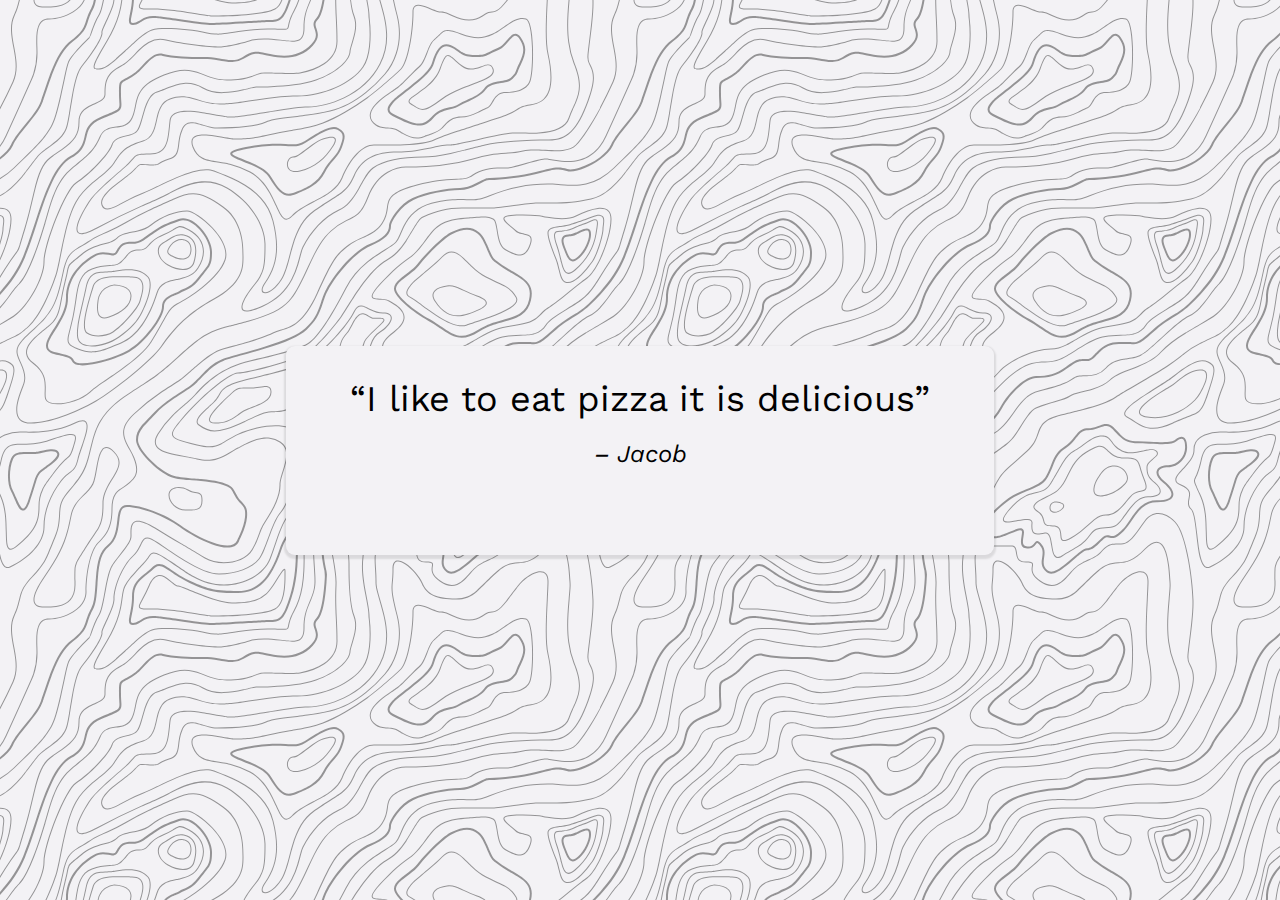
==== commit 5547b92a: "added infinite-scroll project" ====
--- a/random-quote-generator/index.html
+++ b/random-quote-generator/index.html
@@ -48,7 +48,7 @@
     </div>
 
     <!-- Loader -->
-    <div class="loader"></div>
+    
 
     <!-- script  -->
     <script src="script.js"></script>
